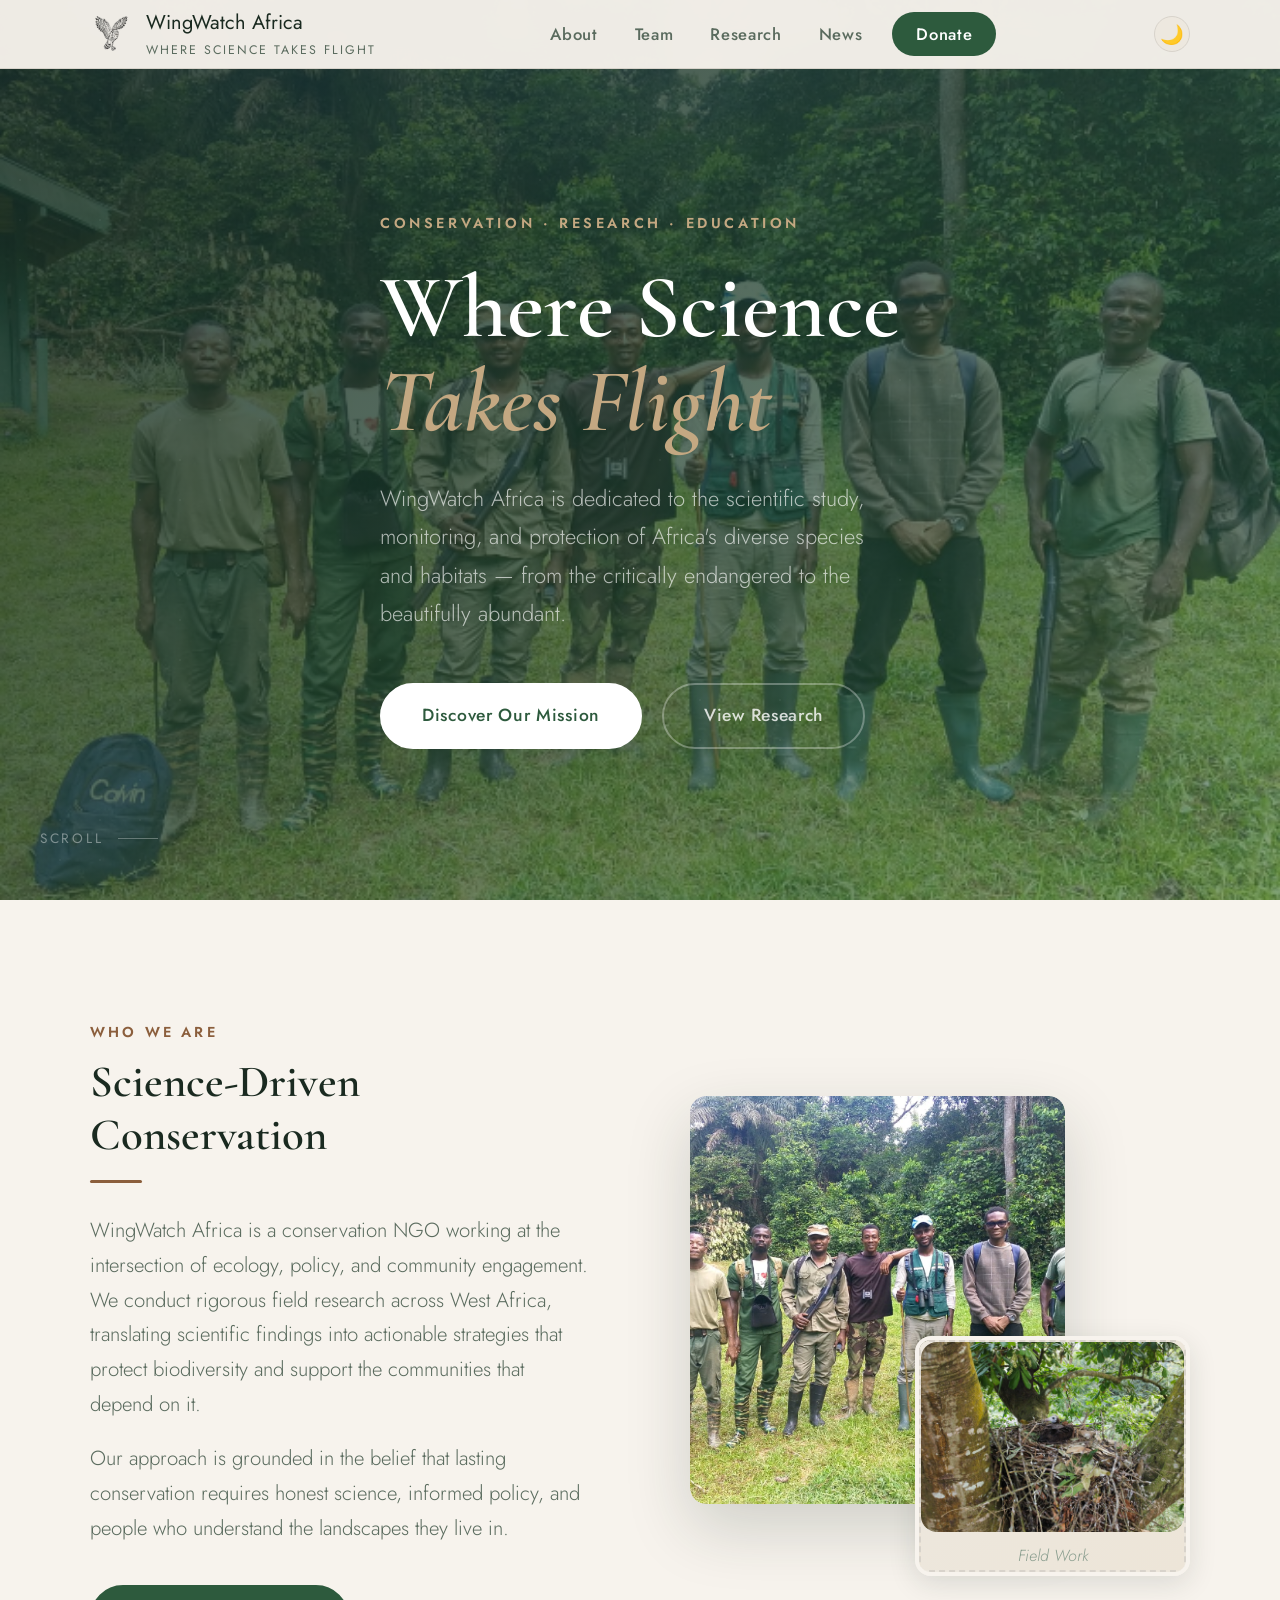
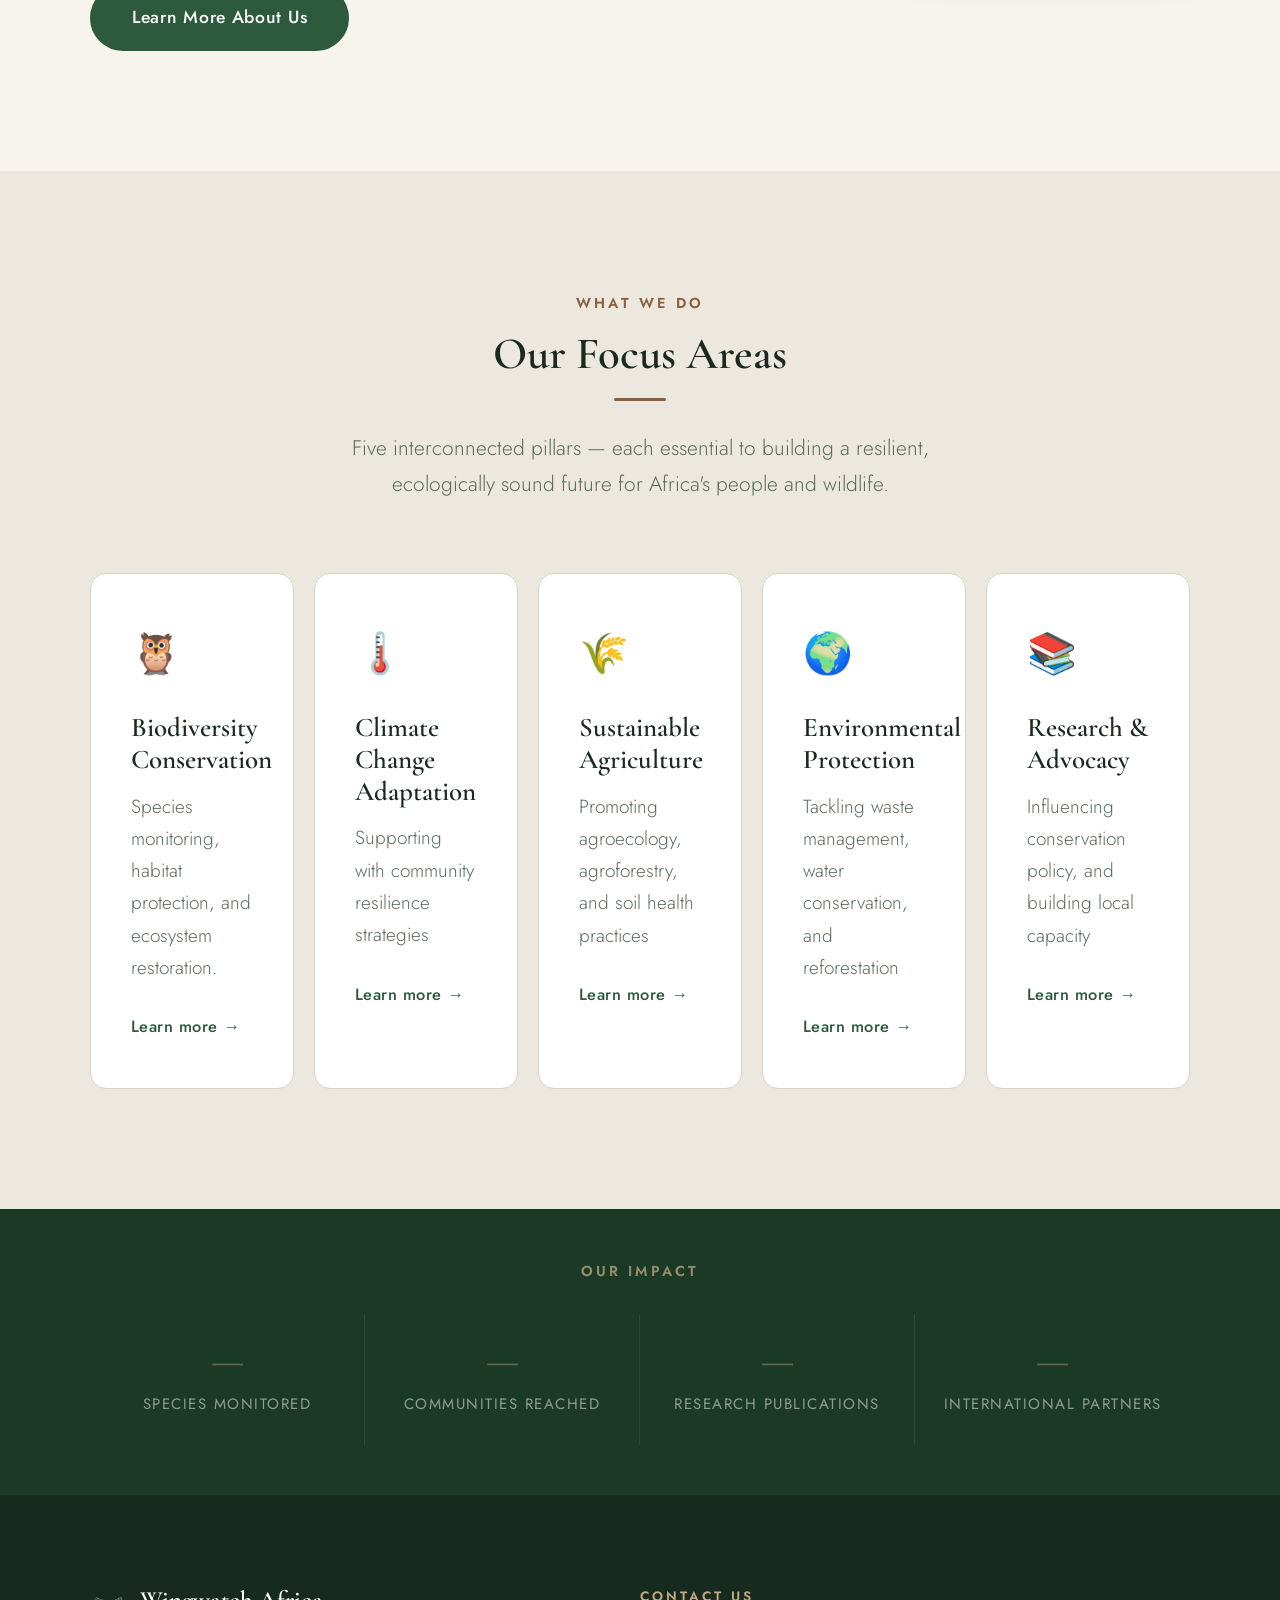
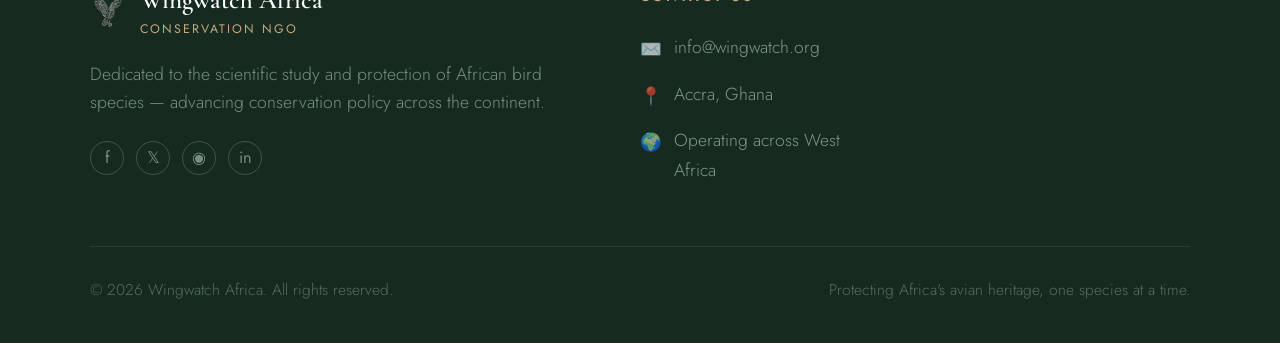
==== index.html @ 9b52db0e "Wow" ====
<!DOCTYPE html>
<html lang="en">
<head>
  <meta charset="UTF-8" />
  <meta name="viewport" content="width=device-width, initial-scale=1.0" />
  <meta name="description" content="Wingwatch Africa — Dedicated to the conservation and study of African bird species across the continent." />
  <title>Wingwatch Africa | Home</title>
  <link rel="icon" type="image/x-icon" href="assets/logos/favicon.png">
  <link rel="stylesheet" href="style.css" />
  <link rel="stylesheet" href="home.css" />
</head>
<body>

  <!-- ── Navigation ── -->
  <nav class="nav">
    <div class="nav__inner">
      <a class="nav__logo" href="#">
    <img src="assets/logos/logo-icon.png" alt="Wingwatch Africa Logo" class="nav__logo-img" />
    <div>
      <span class="nav__logo-text">WingWatch Africa</span>
      <span class="nav__logo-sub">Where Science Takes Flight</span>
    </div>
  </a>

      <ul class="nav__links">
        <li><a class="nav__link" href="about/index.html">About</a></li>
        <li><a class="nav__link" href="team/index.html">Team</a></li>
        <li><a class="nav__link" href="research/index.html">Research</a></li>
        <li><a class="nav__link" href="news/index.html">News</a></li>
        <li><a class="nav__link nav__link--donate" href="donate/index.html">Donate</a></li>
      </ul>

      <div class="nav__controls">
        <button class="theme-toggle" aria-label="Toggle theme">🌙</button>
        <button class="nav__hamburger" aria-label="Open menu" aria-expanded="false">
          <span></span><span></span><span></span>
        </button>
      </div>
    </div>

    <ul class="nav__mobile">
      <li><a class="nav__link" href="about/index.html">About</a></li>
      <li><a class="nav__link" href="team/index.html">Team</a></li>
      <li><a class="nav__link" href="research/index.html">Research</a></li>
      <li><a class="nav__link" href="news/index.html">News</a></li>
      <li><a class="nav__link nav__link--donate" href="donate/index.html">Donate</a></li>
    </ul>
  </nav>

  <main>

    <!-- ── Hero ── -->
      <section class="hero">
        <div class="hero__bg">
          <img
            src="assets/images/hero-bg.jpg"
            alt="Sulphur-breasted Bushshrike held by field researcher"
            class="hero__bg-img"
          />
          <div class="hero__overlay"></div>
          <div class="hero__pattern"></div>
        </div>
        <div class="container">
          <div class="hero__content">
            <span class="hero__label animate-fade-up delay-1">Conservation · Research · Education</span>
            <h1 class="hero__title animate-fade-up delay-2">
              Where Science<br/>
              <em>Takes Flight</em>
            </h1>
            <p class="hero__subtitle animate-fade-up delay-3">
              WingWatch Africa is dedicated to the scientific study, monitoring, and protection
              of Africa's diverse species and habitats — from the critically endangered
              to the beautifully abundant.
            </p>
            <div class="hero__actions animate-fade-up delay-4">
              <a href="about/index.html" class="btn btn--white">Discover Our Mission</a>
              <a href="research/index.html" class="btn btn--outline-white">View Research</a>
            </div>
          </div>
        </div>
        <div class="hero__scroll">
          <span>Scroll</span>
          <div class="hero__scroll-line"></div>
        </div>
      </section>

      <!-- ── Mission Intro ── -->
      <section class="section mission-intro">
        <div class="container">
          <div class="mission-intro__grid">
            <div class="mission-intro__text reveal">
              <span class="section__label">Who We Are</span>
              <h2>Science-Driven<br/>Conservation</h2>
              <div class="divider"></div>
              <p>
                WingWatch Africa is a conservation NGO working at the intersection of
                ecology, policy, and community engagement. We conduct rigorous field research
                across West Africa, translating scientific findings into actionable strategies
                that protect biodiversity and support the communities that depend on it.
              </p>
              <p style="margin-top:1rem;">
                Our approach is grounded in the belief that lasting conservation requires
                honest science, informed policy, and people who understand the landscapes
                they live in.
              </p>
              <a href="about/index.html" class="btn btn--primary" style="margin-top:2rem;">Learn More About Us</a>
            </div>
            <div class="mission-intro__visual reveal" style="transition-delay:0.2s">
              <div class="mission-intro__image-stack">
                <div class="mission-intro__img mission-intro__img--main">
                  <img
                    src="assets/images/hero-bg.jpg"
                    alt="Field research in West Africa"
                    style="width:100%;height:100%;object-fit:cover;border-radius:var(--radius-lg);"
                  />
                </div>
                <div class="mission-intro__img mission-intro__img--accent">
                  <div class="img-placeholder img-placeholder--sm">
                    <img
                      src="assets/images/hero-one.png"
                      alt="Field research in West Africa"
                      style="width:100%;height:100%;object-fit:cover;border-radius:var(--radius-lg);"
                    />
                    <p>Field Work</p>
                  </div>
                </div>
              </div>
            </div>
          </div>
        </div>
      </section>

      <!-- ── Focus Areas ── -->
      <section class="section focus-areas" style="background:var(--bg-secondary);">
        <div class="container">
          <div class="section__header section__header--center reveal">
            <span class="section__label">What We Do</span>
            <h2 class="section__title">Our Focus Areas</h2>
            <div class="divider divider--center"></div>
            <p class="section__subtitle">
              Five interconnected pillars — each essential to building a resilient,
              ecologically sound future for Africa's people and wildlife.
            </p>
          </div>

          <div class="focus-grid focus-grid--five">

            <div class="focus-card reveal">
              <div class="focus-card__icon">🦉</div>
              <h3>Biodiversity Conservation</h3>
              <p>Species monitoring, habitat protection, and ecosystem restoration.</p>
              <a href="research/index.html" class="focus-card__link">Learn more →</a>
            </div>

            <div class="focus-card reveal" style="transition-delay:0.1s">
              <div class="focus-card__icon">🌡️</div>
              <h3>Climate Change Adaptation</h3>
              <p>Supporting with community resilience strategies</p>
              <a href="research/index.html" class="focus-card__link">Learn more →</a>
            </div>

            <div class="focus-card reveal" style="transition-delay:0.2s">
              <div class="focus-card__icon">🌾</div>
              <h3>Sustainable Agriculture</h3>
              <p>Promoting agroecology, agroforestry, and soil health practices</p>
              <a href="research/index.html" class="focus-card__link">Learn more →</a>
            </div>

            <div class="focus-card reveal" style="transition-delay:0.3s">
              <div class="focus-card__icon">🌍</div>
              <h3>Environmental Protection</h3>
              <p>Tackling waste management, water conservation, and reforestation</p>
              <a href="research/index.html" class="focus-card__link">Learn more →</a>
            </div>

            <div class="focus-card reveal" style="transition-delay:0.4s">
              <div class="focus-card__icon">📚</div>
              <h3>Research & Advocacy</h3>
              <p>Influencing conservation policy, and building local capacity</p>
              <a href="research/index.html" class="focus-card__link">Learn more →</a>
            </div>

          </div>
        </div>
      </section>

      <!-- ── Impact Bar ── -->
      <section class="stats-bar">
        <div class="container">
          <p class="stats-bar__heading">Our Impact</p>
          <div class="stats-bar__grid">
            <div class="stat-item reveal">
              <span class="stat-item__number">—</span>
              <span class="stat-item__label">Species Monitored</span>
            </div>
            <div class="stat-item reveal" style="transition-delay:0.1s">
              <span class="stat-item__number">—</span>
              <span class="stat-item__label">Communities Reached</span>
            </div>
            <div class="stat-item reveal" style="transition-delay:0.2s">
              <span class="stat-item__number">—</span>
              <span class="stat-item__label">Research Publications</span>
            </div>
            <div class="stat-item reveal" style="transition-delay:0.3s">
              <span class="stat-item__number">—</span>
              <span class="stat-item__label">International Partners</span>
            </div>
          </div>
        </div>
      </section>


      <!-- ── Partners Strip ── -->
    <!--  <section class="section--sm partners-strip">
        <div class="container">
          <p class="partners-strip__label reveal">Supported by</p>
          <div class="partners-strip__logos reveal">
            <div class="partner-logo">African Bird Club</div>
            <div class="partner-logo">Mohamed bin Zayed Fund</div>
            <div class="partner-logo">The Rufford Foundation</div>
            <div class="partner-logo">IdeaWild</div>
            <div class="partner-logo">APLORI</div>
          </div>
        </div>
      </section> -->
  </main>

  <!-- ── Footer ── -->
  <footer class="footer">
    <div class="container">
      <div class="footer__grid">
        <div>
          <div class="footer__brand-logo">
            <img src="assets/logos/logo-icon.png" alt="Wingwatch Africa" style="width:36px; height:auto; filter:brightness(1.5);" />
            <div>
              <span class="footer__brand-name">Wingwatch Africa</span>
              <span class="footer__brand-sub">Conservation NGO</span>
            </div>
          </div>
          <p class="footer__tagline">
            Dedicated to the scientific study and protection of African bird species —
            advancing conservation policy across the continent.
          </p>
          <div class="footer__socials">
            <a class="footer__social" href="#" aria-label="Facebook">f</a>
            <a class="footer__social" href="#" aria-label="Twitter">𝕏</a>
            <a class="footer__social" href="#" aria-label="Instagram">◉</a>
            <a class="footer__social" href="#" aria-label="LinkedIn">in</a>
          </div>
        </div>

        <div>
          <p class="footer__heading">Contact Us</p>
          <div class="footer__contact">
            <div class="footer__contact-item">
              <span>✉️</span>
              <a class="footer__link" href="mailto:info@wingwatch.org">info@wingwatch.org</a>
            </div>
            <div class="footer__contact-item">
              <span>📍</span>
              <span>Accra, Ghana</span>
            </div>
            <div class="footer__contact-item">
              <span>🌍</span>
              <span>Operating across West Africa</span>
            </div>
          </div>
        </div>
      </div>

      <div class="footer__bottom">
        <p class="footer__copy">© 2026 Wingwatch Africa. All rights reserved.</p>
        <p class="footer__copy">Protecting Africa's avian heritage, one species at a time.</p>
      </div>
    </div>
  </footer>

  <script src="main.js"></script>
</body>
</html>
---- style.css ----
/* ============================================================
   WINGWATCH AFRICA — Global Stylesheet
   Nature greens & earth tones | Cormorant Garamond + Jost
   ============================================================ */

@import url('https://fonts.googleapis.com/css2?family=Cormorant+Garamond:ital,wght@0,300;0,400;0,600;0,700;1,300;1,400&family=Jost:wght@300;400;500;600&display=swap');

:root {
  --primary:        #2d5a3d;
  --primary-light:  #4a7c59;
  --primary-dark:   #1a3a27;
  --accent:         #8b5e3c;
  --accent-light:   #c4a882;
  --accent-pale:    #ede5d8;

  --bg:             #f7f3ed;
  --bg-secondary:   #ede8df;
  --bg-card:        #ffffff;
  --text:           #1a2a20;
  --text-muted:     #5a6b5e;
  --text-light:     #8a9e8f;
  --border:         #d8d3cb;

  --nav-bg:         rgba(247,243,237,0.96);
  --footer-bg:      #162a1f;
  --footer-text:    #b8d4be;

  --shadow-sm:  0 2px 8px rgba(26,42,32,0.07);
  --shadow-md:  0 8px 28px rgba(26,42,32,0.12);
  --shadow-lg:  0 24px 64px rgba(26,42,32,0.18);

  --radius:    4px;
  --radius-md: 8px;
  --radius-lg: 16px;
  --radius-xl: 24px;

  --transition:      all 0.3s cubic-bezier(0.4,0,0.2,1);
  --transition-slow: all 0.6s cubic-bezier(0.4,0,0.2,1);
}

[data-theme="dark"] {
  --bg:           #0d1c13;
  --bg-secondary: #142019;
  --bg-card:      #1b2e22;
  --text:         #e6efe9;
  --text-muted:   #87aa93;
  --text-light:   #547a60;
  --border:       #253d2e;
  --nav-bg:       rgba(13,28,19,0.96);
  --accent-pale:  #1b2e22;
  --shadow-sm:    0 2px 8px rgba(0,0,0,0.35);
  --shadow-md:    0 8px 28px rgba(0,0,0,0.45);
  --shadow-lg:    0 24px 64px rgba(0,0,0,0.55);
}

*, *::before, *::after { box-sizing: border-box; margin: 0; padding: 0; }
html { scroll-behavior: smooth;  smooth; font-size: 20px;}
body {
  font-family: 'Jost', sans-serif;
  background: var(--bg);
  color: var(--text);
  line-height: 1.7;
  transition: background 0.35s ease, color 0.35s ease;
  overflow-x: hidden;
}
img { max-width: 100%; display: block; }
a  { color: inherit; text-decoration: none; }
ul { list-style: none; }

/* Typography */
h1,h2,h3,h4,h5 {
  font-family: 'Cormorant Garamond', serif;
  line-height: 1.18;
  color: var(--text);
}
h1 { font-size: clamp(2.4rem,5vw,4.2rem); font-weight: 600; }
h2 { font-size: clamp(1.8rem,3.5vw,2.9rem); font-weight: 600; }
h3 { font-size: clamp(1.2rem,2.5vw,1.75rem); font-weight: 600; }
h4 { font-size: 1.15rem; font-weight: 600; }
p  { color: var(--text-muted); font-weight: 300; font-size: 1.02rem; }

/* Layout */
.container { max-width: 1180px; margin: 0 auto; padding: 0 2rem; }
.container--narrow { max-width: 780px; margin: 0 auto; padding: 0 2rem; }
.section    { padding: 6rem 0; }
.section--sm { padding: 3.5rem 0; }
.section--lg { padding: 9rem 0; }

/* Section labels */
.section__label {
  font-family: 'Jost', sans-serif;
  font-size: 0.72rem;
  font-weight: 600;
  letter-spacing: 0.22em;
  text-transform: uppercase;
  color: var(--accent);
  display: block;
  margin-bottom: 0.6rem;
}
.section__title  { margin-bottom: 0.75rem; }
.section__subtitle {
  font-size: 1.05rem;
  color: var(--text-muted);
  max-width: 580px;
  margin-bottom: 3rem;
}
.section__header { margin-bottom: 3.5rem; }
.section__header--center { text-align: center; }
.section__header--center .section__subtitle { margin: 0 auto 3rem; }

/* Divider */
.divider { width: 52px; height: 3px; background: var(--accent); border-radius: 2px; margin: 0.9rem 0 1.5rem; }
.divider--center { margin: 0.9rem auto 1.5rem; }

/* Tag */
.tag {
  display: inline-block;
  padding: 0.22rem 0.8rem;
  background: var(--accent-pale);
  color: var(--accent);
  border-radius: 50px;
  font-size: 0.73rem;
  font-weight: 500;
  letter-spacing: 0.06em;
  font-family: 'Jost', sans-serif;
}

/* ── Navigation ── */
.nav {
  position: fixed; top: 0; left: 0; right: 0; z-index: 1000;
  background: var(--nav-bg);
  backdrop-filter: blur(14px);
  -webkit-backdrop-filter: blur(14px);
  border-bottom: 1px solid var(--border);
  transition: var(--transition);
}
.nav__inner {
  max-width: 1180px; margin: 0 auto; padding: 0 2rem;
  height: 68px; display: flex; align-items: center; justify-content: space-between;
}

.nav__logo-img {
  width: 42px;
  height: auto;
  display: block;
  flex-shrink: 0;
  transition: transform 0.3s ease;
}

.nav__logo:hover .nav__logo-img {
  transform: rotate(8deg) scale(1.05);
}

.nav__logo { display: flex; align-items: center; gap: 0.7rem; }

.nav__logo-sub {
  font-family: 'Jost', sans-serif;
  font-size: 0.62rem; letter-spacing: 0.16em;
  text-transform: uppercase; color: var(--text-muted); display: block;
}
.nav__links { display: flex; align-items: center; gap: 0.15rem; }
.nav__link {
  font-size: 0.83rem; font-weight: 500; letter-spacing: 0.04em;
  color: var(--text-muted); padding: 0.45rem 0.85rem;
  border-radius: var(--radius); transition: var(--transition);
}
.nav__link:hover, .nav__link.active { color: var(--primary); background: var(--accent-pale); }
.nav__link--donate {
  background: var(--primary); color: #fff !important;
  padding: 0.5rem 1.2rem; border-radius: 50px; margin-left: 0.5rem;
}
.nav__link--donate:hover { background: var(--accent) !important; }
.nav__controls { display: flex; align-items: center; gap: 0.6rem; }
.theme-toggle {
  background: var(--bg-secondary); border: 1px solid var(--border);
  color: var(--text-muted); width: 36px; height: 36px; border-radius: 50%;
  cursor: pointer; display: flex; align-items: center; justify-content: center;
  font-size: 0.95rem; transition: var(--transition);
}
.theme-toggle:hover { background: var(--primary); color: white; border-color: var(--primary); }
.nav__hamburger {
  display: none; flex-direction: column; gap: 5px;
  cursor: pointer; padding: 4px; background: none; border: none;
}
.nav__hamburger span { width: 22px; height: 2px; background: var(--text); border-radius: 2px; display: block; transition: var(--transition); }
.nav__mobile {
  display: none; flex-direction: column;
  background: var(--nav-bg); border-top: 1px solid var(--border);
  padding: 1rem 2rem 1.5rem; gap: 0.2rem;
}
.nav__mobile.open { display: flex; }
.nav__mobile .nav__link { font-size: 0.92rem; padding: 0.6rem 0.85rem; }

/* ── Page Header ── */
.page-header {
  background: linear-gradient(135deg, var(--primary-dark) 0%, var(--primary) 55%, var(--primary-light) 100%);
  padding: 8rem 0 5rem; position: relative; overflow: hidden;
}
.page-header::before {
  content: '';position: absolute; inset: 0;
  background: url("data:image/svg+xml,%3Csvg width='80' height='80' viewBox='0 0 80 80' xmlns='http://www.w3.org/2000/svg'%3E%3Cg fill='%23ffffff' fill-opacity='0.03'%3E%3Cpath d='M0 0h40v40H0V0zm40 40h40v40H40V40zm0-40h2l-2 2V0zm0 4l4-4h2l-6 6V4zm0 4l8-8h2L40 10V8zm0 4L52 0h2L40 14v-2zm0 4L56 0h2L40 18v-2zm0 4L60 0h2L40 22v-2zm0 4L64 0h2L40 26v-2zm0 4L68 0h2L40 30v-2zm0 4L72 0h2L40 34v-2zm0 4L76 0h2L40 38v-2zm0 4L80 0v2L42 40h-2zm4 0L80 4v2L46 40h-2zm4 0L80 8v2L50 40h-2zm4 0L80 12v2L54 40h-2zm4 0L80 16v2L58 40h-2zm4 0L80 20v2L62 40h-2zm4 0L80 24v2L66 40h-2zm4 0L80 28v2L70 40h-2zm4 0L80 32v2L74 40h-2zm4 0L80 36v2L78 40h-2zm4 0L80 40v-1'/%3E%3C/g%3E%3C/svg%3E");
}
.page-header__content { position: relative; z-index: 1; }
.page-header .section__label { color: var(--accent-light); opacity: 0.85; }
.page-header h1 { color: #fff; }
.page-header p  { color: rgba(255,255,255,0.65); max-width: 560px; }

/* ── Buttons ── */
.btn {
  display: inline-flex; align-items: center; gap: 0.5rem;
  padding: 0.8rem 2rem; border-radius: 50px;
  font-family: 'Jost', sans-serif; font-size: 0.875rem;
  font-weight: 500; letter-spacing: 0.04em;
  cursor: pointer; transition: var(--transition);
  border: 2px solid transparent; text-decoration: none;
}
.btn--primary { background: var(--primary); color: white; border-color: var(--primary); }
.btn--primary:hover { background: var(--primary-dark); border-color: var(--primary-dark); transform: translateY(-2px); box-shadow: var(--shadow-md); }
.btn--outline { background: transparent; color: var(--primary); border-color: var(--primary); }
.btn--outline:hover { background: var(--primary); color: white; transform: translateY(-2px); }
.btn--accent { background: var(--accent); color: white; border-color: var(--accent); }
.btn--accent:hover { background: #7a5234; transform: translateY(-2px); box-shadow: var(--shadow-md); }
.btn--white { background: white; color: var(--primary); border-color: white; }
.btn--white:hover { background: transparent; color: white; transform: translateY(-2px); }

/* ── Cards ── */
.card {
  background: var(--bg-card); border-radius: var(--radius-lg);
  overflow: hidden; box-shadow: var(--shadow-sm);
  border: 1px solid var(--border); transition: var(--transition);
}
.card:hover { transform: translateY(-5px); box-shadow: var(--shadow-md); }
.card__body { padding: 1.75rem; }

/* ── Footer ── */
.footer { background: var(--footer-bg); color: var(--footer-text); padding: 4.5rem 0 2rem; }
.footer__grid {
  display: grid; grid-template-columns: 2fr 1fr 1fr;
  gap: 3rem; margin-bottom: 3rem;
}
.footer__brand-logo { display: flex; align-items: center; gap: 0.7rem; margin-bottom: 1rem; }
.footer__brand-logo-icon {
  width: 36px; height: 36px; background: var(--primary-light); border-radius: 50%;
  display: flex; align-items: center; justify-content: center; font-size: 1.15rem;
}
.footer__brand-name {
  font-family: 'Cormorant Garamond', serif;
  font-size: 1.25rem; font-weight: 600; color: #fff; line-height: 1.1;
}
.footer__brand-sub {
  font-family: 'Jost', sans-serif;
  font-size: 0.62rem; letter-spacing: 0.16em;
  text-transform: uppercase; color: var(--accent-light); display: block;
}
.footer__tagline { color: rgba(184,212,190,0.6); font-size: 0.88rem; font-weight: 300; line-height: 1.6; }
.footer__heading {
  font-family: 'Jost', sans-serif; font-size: 0.68rem;
  letter-spacing: 0.22em; text-transform: uppercase;
  color: var(--accent-light); margin-bottom: 1.25rem; font-weight: 600;
}
.footer__links { display: flex; flex-direction: column; gap: 0.55rem; }
.footer__link { color: rgba(184,212,190,0.65); font-size: 0.875rem; font-weight: 300; transition: var(--transition); }
.footer__link:hover { color: white; padding-left: 5px; }
.footer__contact { display: flex; flex-direction: column; gap: 0.75rem; }
.footer__contact-item {
  display: flex; align-items: flex-start; gap: 0.6rem;
  color: rgba(184,212,190,0.65); font-size: 0.875rem; font-weight: 300;
}
.footer__contact-item span:first-child { margin-top: 2px; flex-shrink: 0; }
.footer__socials { display: flex; gap: 0.6rem; margin-top: 1.25rem; }
.footer__social {
  width: 34px; height: 34px; border-radius: 50%;
  border: 1px solid rgba(184,212,190,0.25);
  display: flex; align-items: center; justify-content: center;
  color: rgba(184,212,190,0.6); font-size: 0.82rem; transition: var(--transition);
}
.footer__social:hover { background: var(--primary-light); border-color: var(--primary-light); color: white; }
.footer__bottom {
  border-top: 1px solid rgba(184,212,190,0.12);
  padding-top: 1.5rem; display: flex;
  align-items: center; justify-content: space-between; flex-wrap: wrap; gap: 1rem;
}
.footer__copy { font-size: 0.78rem; color: rgba(184,212,190,0.4); font-weight: 300; }

/* ── Animations ── */
@keyframes fadeUp   { from { opacity:0; transform:translateY(30px); } to { opacity:1; transform:translateY(0); } }
@keyframes fadeIn   { from { opacity:0; } to { opacity:1; } }
@keyframes slideRight { from { opacity:0; transform:translateX(-30px); } to { opacity:1; transform:translateX(0); } }

.animate-fade-up    { animation: fadeUp 0.85s ease both; }
.animate-fade-in    { animation: fadeIn 0.85s ease both; }
.animate-slide-right { animation: slideRight 0.85s ease both; }

.delay-1 { animation-delay: 0.1s; }
.delay-2 { animation-delay: 0.2s; }
.delay-3 { animation-delay: 0.35s; }
.delay-4 { animation-delay: 0.5s; }
.delay-5 { animation-delay: 0.65s; }

/* Scroll reveal */
.reveal { opacity:0; transform:translateY(22px); transition: opacity 0.7s ease, transform 0.7s ease; }
.reveal.visible { opacity:1; transform:translateY(0); }

/* ── Responsive ── */
@media (max-width: 900px) {
  .nav__links { display: none; }
  .nav__hamburger { display: flex; }
  .footer__grid { grid-template-columns: 1fr 1fr; }
  .footer__grid > *:first-child { grid-column: 1/-1; }
}
@media (max-width: 600px) {
  .container { padding: 0 1.25rem; }
  .section { padding: 4rem 0; }
  .footer__grid { grid-template-columns: 1fr; }
  .footer__bottom { flex-direction: column; text-align: center; }
}
---- home.css ----
/* ============================================================
   HOME PAGE STYLES
   ============================================================ */

/* ── Hero ── */
.hero {
  min-height: 100vh;
  display: flex;
  align-items: center;
  position: relative;
  overflow: hidden;
  padding: 8rem 0 5rem;
}

.hero__bg {
  position: absolute;
  inset: 0;
  background: linear-gradient(145deg, #0d2218 0%, #1a3a27 40%, #2d5a3d 75%, #3d7a52 100%);
}

.hero__overlay {
  position: absolute;
  inset: 0;
  background: radial-gradient(ellipse at 70% 50%, rgba(139,94,60,0.15) 0%, transparent 60%);
}

.hero__pattern {
  position: absolute;
  inset: 0;
  opacity: 0.04;
  background-image:
    radial-gradient(circle, #fff 1px, transparent 1px);
  background-size: 40px 40px;
}

.hero__content {
  position: relative;
  z-index: 1;
  max-width: 680px;
}

.hero__label {
  font-family: 'Jost', sans-serif;
  font-size: 0.72rem;
  font-weight: 600;
  letter-spacing: 0.25em;
  text-transform: uppercase;
  color: var(--accent-light);
  display: block;
  margin-bottom: 1.25rem;
}

.hero__title {
  color: #fff;
  font-size: clamp(3rem, 7vw, 5.5rem);
  font-weight: 600;
  line-height: 1.05;
  margin-bottom: 1.5rem;
}

.hero__title em {
  font-style: italic;
  color: var(--accent-light);
}

.hero__subtitle {
  color: rgba(255,255,255,0.65);
  font-size: 1.1rem;
  font-weight: 300;
  line-height: 1.75;
  max-width: 520px;
  margin-bottom: 2.5rem;
}

.hero__actions {
  display: flex;
  gap: 1rem;
  flex-wrap: wrap;
}

.btn--outline-white {
  display: inline-flex;
  align-items: center;
  gap: 0.5rem;
  padding: 0.8rem 2rem;
  border-radius: 50px;
  font-family: 'Jost', sans-serif;
  font-size: 0.875rem;
  font-weight: 500;
  background: transparent;
  color: rgba(255,255,255,0.8);
  border: 2px solid rgba(255,255,255,0.3);
  transition: var(--transition);
  cursor: pointer;
}

.btn--outline-white:hover {
  background: rgba(255,255,255,0.1);
  border-color: rgba(255,255,255,0.6);
  color: white;
}

.hero__scroll {
  position: absolute;
  bottom: 2.5rem;
  left: 2rem;
  display: flex;
  align-items: center;
  gap: 0.75rem;
  z-index: 1;
}

.hero__scroll span {
  font-family: 'Jost', sans-serif;
  font-size: 0.68rem;
  letter-spacing: 0.2em;
  text-transform: uppercase;
  color: rgba(255,255,255,0.4);
}

.hero__scroll-line {
  width: 40px;
  height: 1px;
  background: rgba(255,255,255,0.3);
  position: relative;
  overflow: hidden;
}

.hero__scroll-line::after {
  content: '';
  position: absolute;
  top: 0; left: -100%;
  width: 100%; height: 100%;
  background: rgba(255,255,255,0.7);
  animation: scrollLine 2s ease infinite;
}

@keyframes scrollLine {
  0%   { left: -100%; }
  100% { left: 100%; }
}

/* ── Stats Bar ── */
.stats-bar {
  background: var(--primary-dark);
  padding: 2.5rem 0;
}

.stats-bar__grid {
  display: grid;
  grid-template-columns: repeat(4, 1fr);
  gap: 0;
}

.stat-item {
  text-align: center;
  padding: 1.25rem 1rem;
  border-right: 1px solid rgba(255,255,255,0.08);
}

.stat-item:last-child { border-right: none; }

.stat-item__number {
  display: block;
  font-family: 'Cormorant Garamond', serif;
  font-size: 2.8rem;
  font-weight: 600;
  color: var(--accent-light);
  line-height: 1;
  margin-bottom: 0.35rem;
}

.stat-item__label {
  font-family: 'Jost', sans-serif;
  font-size: 0.75rem;
  letter-spacing: 0.1em;
  text-transform: uppercase;
  color: rgba(255,255,255,0.5);
  font-weight: 400;
}

/* ── Mission Intro ── */
.mission-intro__grid {
  display: grid;
  grid-template-columns: 1fr 1fr;
  gap: 5rem;
  align-items: center;
}

.mission-intro__text h2 { margin-bottom: 0.5rem; }

.mission-intro__image-stack {
  position: relative;
  height: 480px;
}

.mission-intro__img { position: absolute; border-radius: var(--radius-lg); overflow: hidden; }

.mission-intro__img--main {
  top: 0; left: 0;
  width: 75%; height: 85%;
  box-shadow: var(--shadow-lg);
}

.mission-intro__img--accent {
  bottom: 0; right: 0;
  width: 55%; height: 50%;
  box-shadow: var(--shadow-md);
  border: 4px solid var(--bg);
}

/* ── Image Placeholder ── */
.img-placeholder {
  width: 100%; height: 100%;
  min-height: 200px;
  background: linear-gradient(135deg, var(--bg-secondary) 0%, var(--accent-pale) 100%);
  display: flex;
  flex-direction: column;
  align-items: center;
  justify-content: center;
  gap: 0.5rem;
  border: 2px dashed var(--border);
}

.img-placeholder--tall { min-height: 360px; }
.img-placeholder--sm   { min-height: 180px; }

.img-placeholder span { font-size: 2.5rem; opacity: 0.5; }
.img-placeholder p    { font-size: 0.8rem; color: var(--text-light); font-style: italic; }

/* ── Focus Areas ── */
.focus-grid {
  display: grid;
  grid-template-columns: repeat(3, 1fr);
  gap: 1rem;
}

.focus-card {
  background: var(--bg-card);
  border-radius: var(--radius-lg);
  padding: 2.25rem 2rem;
  border: 1px solid var(--border);
  transition: var(--transition);
  position: relative;
  overflow: hidden;
}

.focus-card::before {
  content: '';
  position: absolute;
  top: 0; left: 0; right: 0;
  height: 3px;
  background: linear-gradient(90deg, var(--primary), var(--accent));
  transform: scaleX(0);
  transition: var(--transition);
}

.focus-card:hover { transform: translateY(-6px); box-shadow: var(--shadow-md); }
.focus-card:hover::before { transform: scaleX(1); }

.focus-card__icon {
  font-size: 2rem;
  margin-bottom: 1.25rem;
  display: block;
}

.focus-card h3 {
  font-size: 1.35rem;
  margin-bottom: 0.75rem;
}

.focus-card p {
  font-size: 0.95rem;
  line-height: 1.7;
  margin-bottom: 1.25rem;
}

.focus-card__link {
  font-family: 'Jost', sans-serif;
  font-size: 0.82rem;
  font-weight: 500;
  color: var(--primary);
  letter-spacing: 0.03em;
  transition: var(--transition);
}

.focus-card__link:hover { color: var(--accent); letter-spacing: 0.06em; }

/* ── Team Preview ── */
.team-preview__grid {
  display: grid;
  grid-template-columns: repeat(4, 1fr);
  gap: 1.75rem;
}

.team-card { background: var(--bg-card); border-radius: var(--radius-lg); overflow: hidden; border: 1px solid var(--border); transition: var(--transition); }
.team-card:hover { transform: translateY(-5px); box-shadow: var(--shadow-md); }

.team-card__photo-wrap {
  position: relative;
  overflow: hidden;
  aspect-ratio: 4/5;
}

.team-card__photo {
  width: 100%; height: 100%;
  transition: transform 0.5s cubic-bezier(0.4,0,0.2,1);
}

.team-card__photo .img-placeholder {
  min-height: unset;
  height: 100%;
  border: none;
  background: linear-gradient(160deg, var(--primary) 0%, var(--primary-dark) 100%);
}

.team-card__photo .img-placeholder span { font-size: 3.5rem; opacity: 0.4; }
.team-card__photo .img-placeholder p    { display: none; }

.team-card__hover {
  position: absolute;
  inset: 0;
  background: linear-gradient(to top, rgba(26,58,39,0.97) 0%, rgba(45,90,61,0.85) 100%);
  display: flex;
  align-items: flex-end;
  padding: 1.5rem;
  opacity: 0;
  transition: opacity 0.4s ease;
}

.team-card:hover .team-card__photo { transform: scale(1.06); filter: brightness(0.6); }
.team-card:hover .team-card__hover { opacity: 1; }

.team-card__bio-short {
  color: rgba(255,255,255,0.85);
  font-size: 0.85rem;
  line-height: 1.6;
  font-weight: 300;
}

.team-card__info { padding: 1.25rem 1.25rem 1.5rem; }
.team-card__info h4 { font-size: 1.05rem; margin-bottom: 0.5rem; }

/* ── CTA Banner ── */
.cta-banner {
  background: linear-gradient(135deg, var(--primary-dark) 0%, var(--primary) 60%, var(--accent) 100%);
  padding: 5rem 0;
}

.cta-banner__inner {
  display: flex;
  align-items: center;
  justify-content: space-between;
  gap: 3rem;
  flex-wrap: wrap;
}

.cta-banner__text h2 { color: #fff; margin-bottom: 0.75rem; }
.cta-banner__text p  { color: rgba(255,255,255,0.65); max-width: 500px; }
.cta-banner__actions { display: flex; gap: 1rem; flex-shrink: 0; flex-wrap: wrap; }

/* ── Partners Strip ── */
.partners-strip { border-top: 1px solid var(--border); }

.partners-strip__label {
  font-family: 'Jost', sans-serif;
  font-size: 0.68rem;
  letter-spacing: 0.2em;
  text-transform: uppercase;
  color: var(--text-light);
  text-align: center;
  margin-bottom: 1.75rem;
}

.partners-strip__logos {
  display: flex;
  align-items: center;
  justify-content: center;
  gap: 2.5rem;
  flex-wrap: wrap;
}

.partner-logo {
  font-family: 'Jost', sans-serif;
  font-size: 0.8rem;
  font-weight: 500;
  color: var(--text-light);
  letter-spacing: 0.05em;
  padding: 0.5rem 1.25rem;
  border: 1px solid var(--border);
  border-radius: 50px;
  transition: var(--transition);
}

.partner-logo:hover {
  color: var(--primary);
  border-color: var(--primary);
  background: var(--accent-pale);
}

/* ── Responsive ── */
@media (max-width: 1000px) {
  .team-preview__grid { grid-template-columns: repeat(2, 1fr); }
}

@media (max-width: 800px) {
  .mission-intro__grid { grid-template-columns: 1fr; gap: 3rem; }
  .mission-intro__image-stack { height: 300px; }
  .focus-grid { grid-template-columns: 1fr; }
  .stats-bar__grid { grid-template-columns: repeat(2, 1fr); }
  .stat-item:nth-child(2) { border-right: none; }
  .cta-banner__inner { flex-direction: column; text-align: center; }
  .cta-banner__actions { justify-content: center; }
}

@media (max-width: 600px) {
  .hero { padding: 7rem 0 4rem; }
  .hero__title { font-size: clamp(2.4rem, 8vw, 3.5rem); }
  .team-preview__grid { grid-template-columns: 1fr 1fr; gap: 1rem; }
}

/* ── ADD THESE TO home.css ──────────────────────────────── */

/* Hero background image */
.hero__bg-img {
  position: absolute;
  inset: 0;
  width: 100%;
  height: 100%;
  object-fit: cover;
  object-position: center top;
  z-index: 0;
}

/* Ensure overlay sits above the image */
.hero__overlay {
  position: absolute;
  inset: 0;
  background: linear-gradient(
    145deg,
    rgba(13, 34, 24, 0.82) 0%,
    rgba(26, 58, 39, 0.72) 50%,
    rgba(45, 90, 61, 0.55) 100%
  );
  z-index: 1;
}

.hero__pattern { z-index: 1; }
.hero__content { z-index: 2; position: relative; }
.hero__scroll  { z-index: 2; }

/* Five column focus grid */
.focus-grid--five {
  grid-template-columns: repeat(5, 1fr);
}

/* Impact bar heading */
.stats-bar__heading {
  font-family: 'Jost', sans-serif;
  font-size: 0.72rem;
  font-weight: 600;
  letter-spacing: 0.22em;
  text-transform: uppercase;
  color: var(--accent-light);
  text-align: center;
  margin-bottom: 1.5rem;
  opacity: 0.75;
}

/* Em dash placeholder style */
.stat-item__number {
  font-size: 2rem;
  opacity: 0.4;
}

/* ── RESPONSIVE ── */
@media (max-width: 1100px) {
  .focus-grid--five {
    grid-template-columns: repeat(3, 1fr);
  }
}

@media (max-width: 700px) {
  .focus-grid--five {
    grid-template-columns: repeat(2, 1fr);
  }
}

@media (max-width: 480px) {
  .focus-grid--five {
    grid-template-columns: 1fr;
  }
}
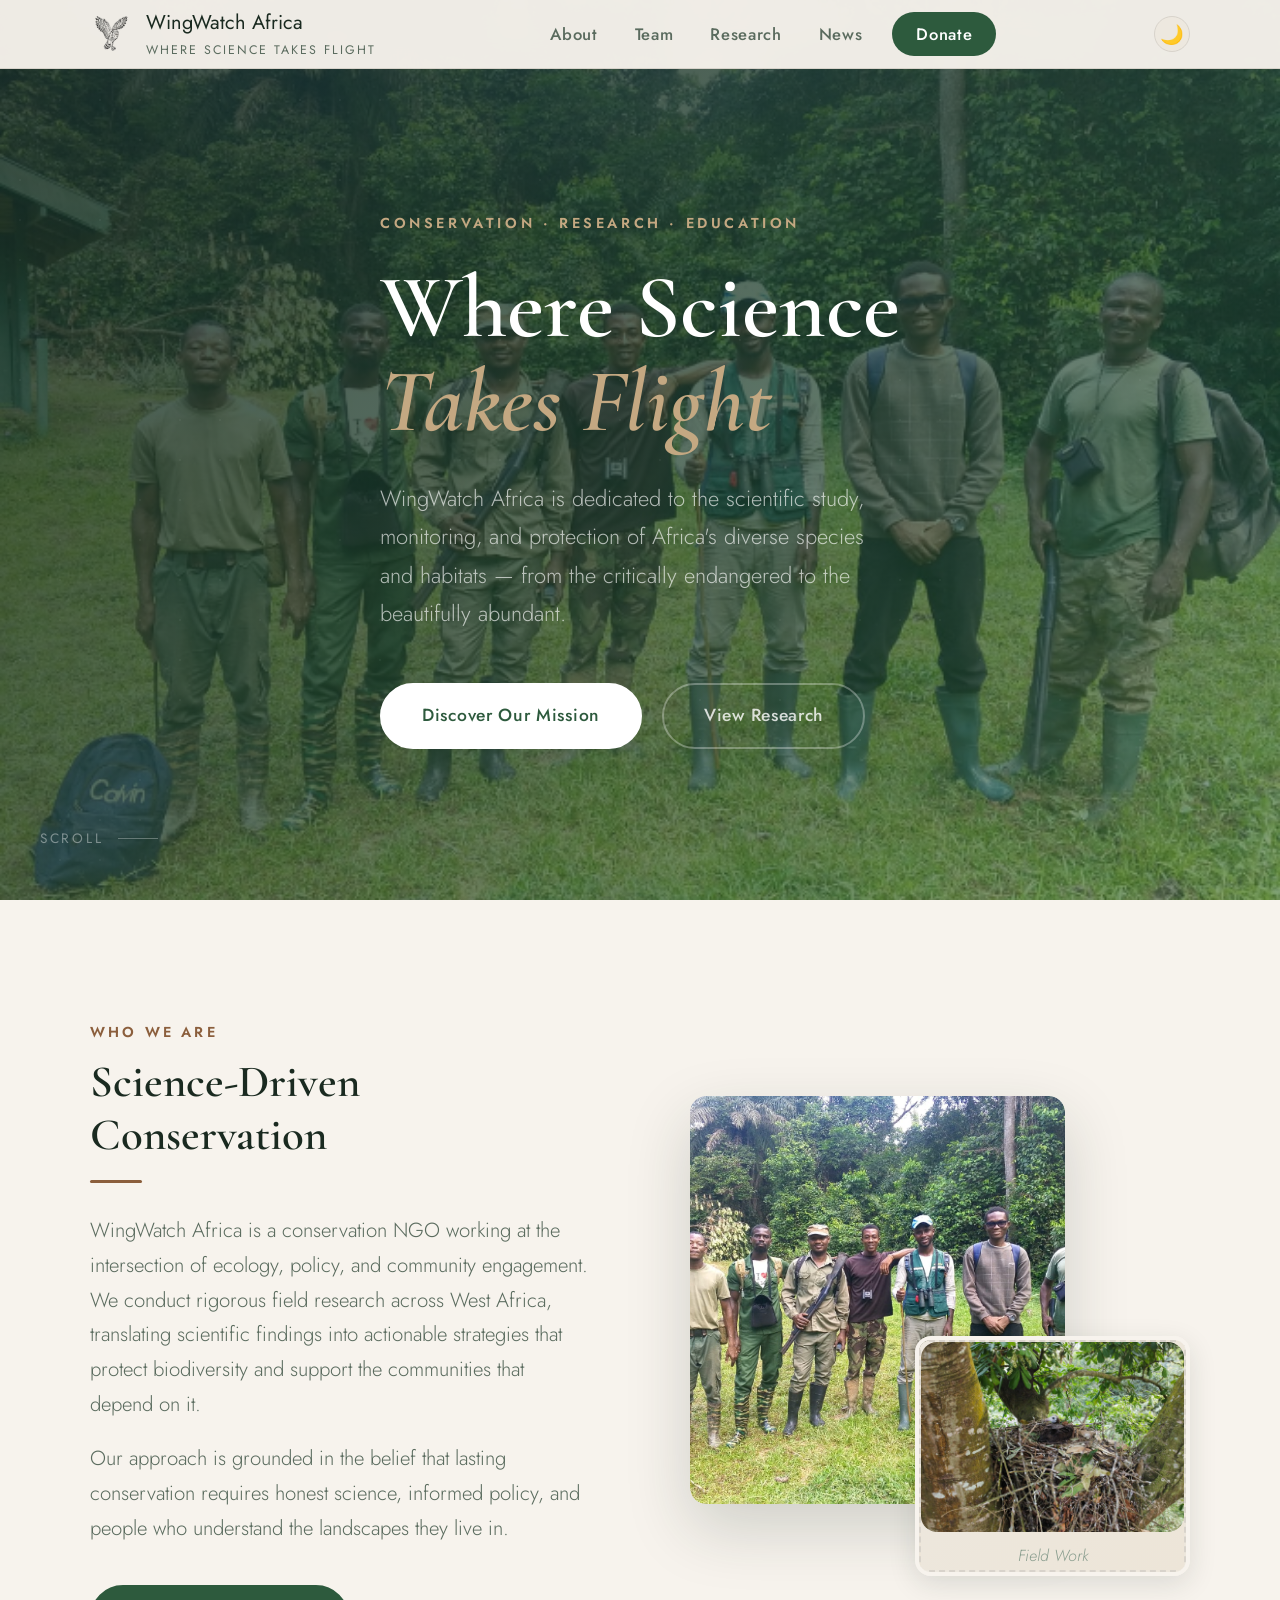
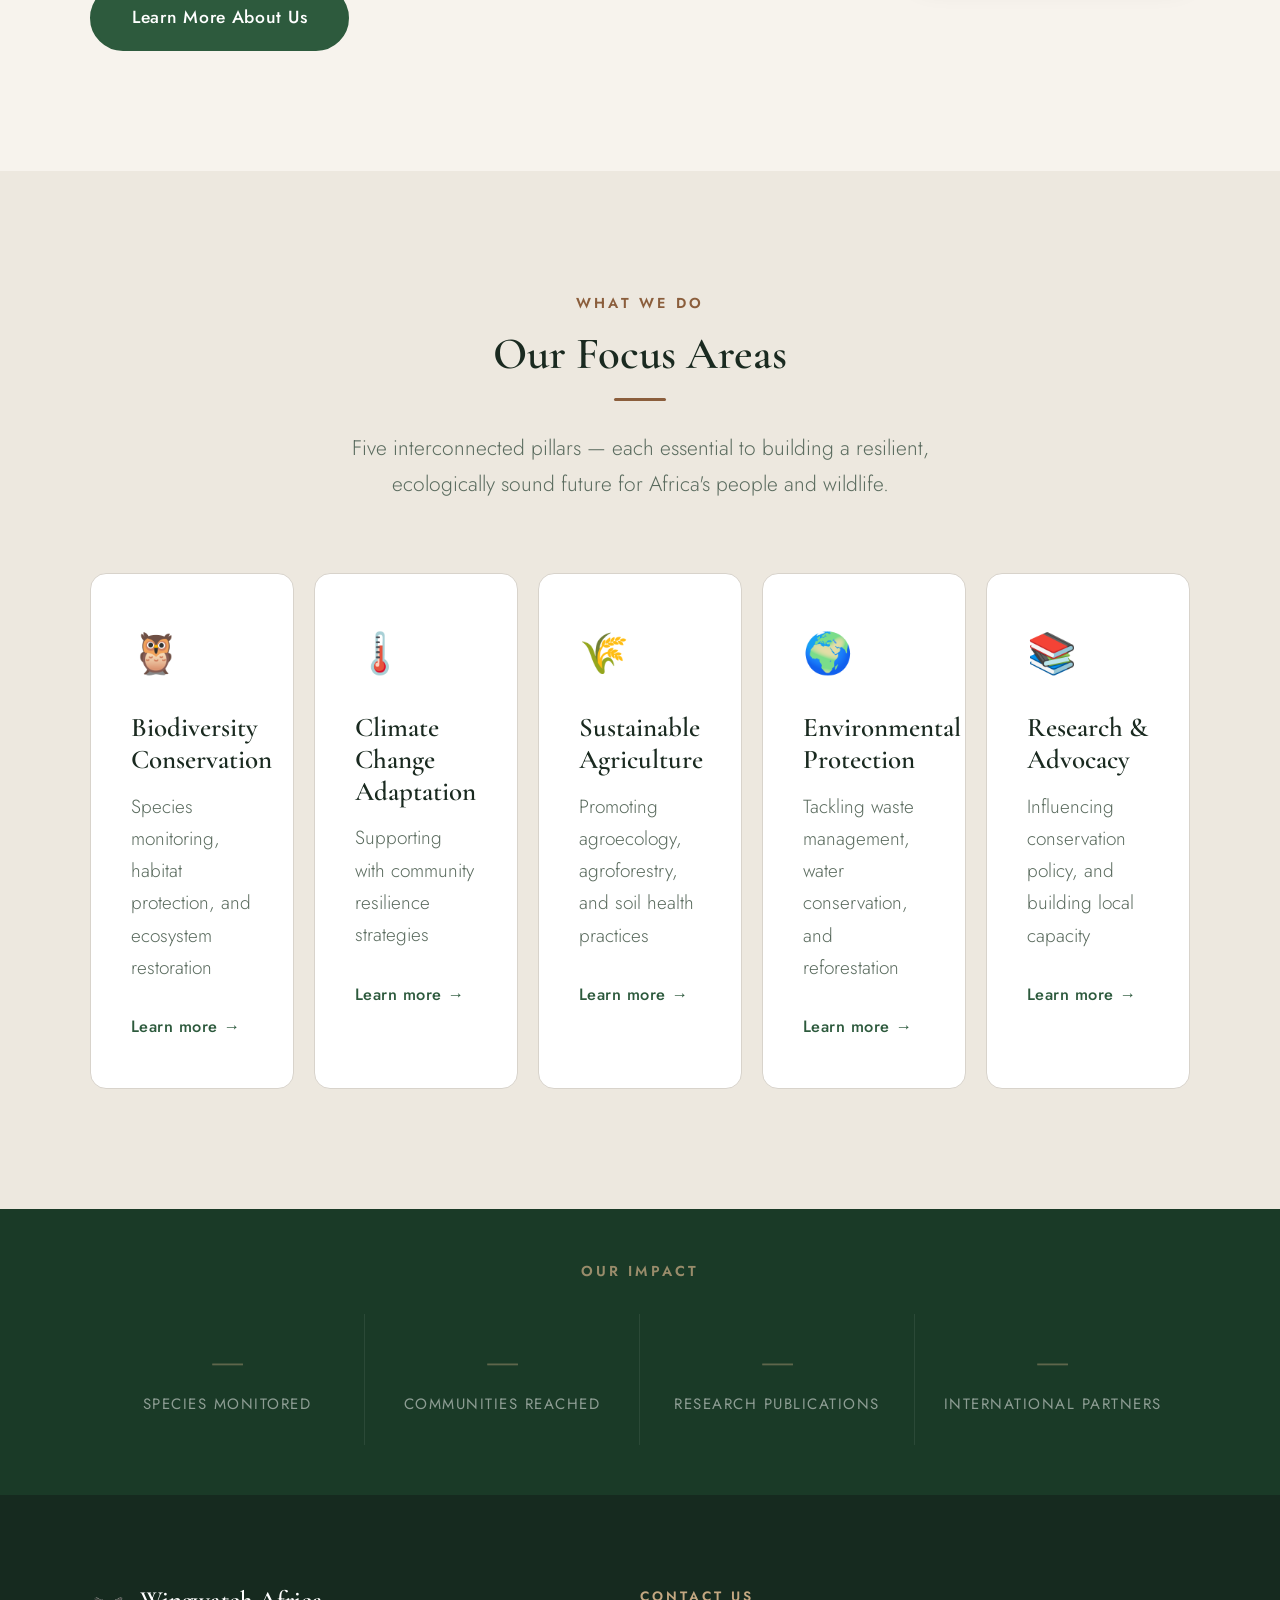
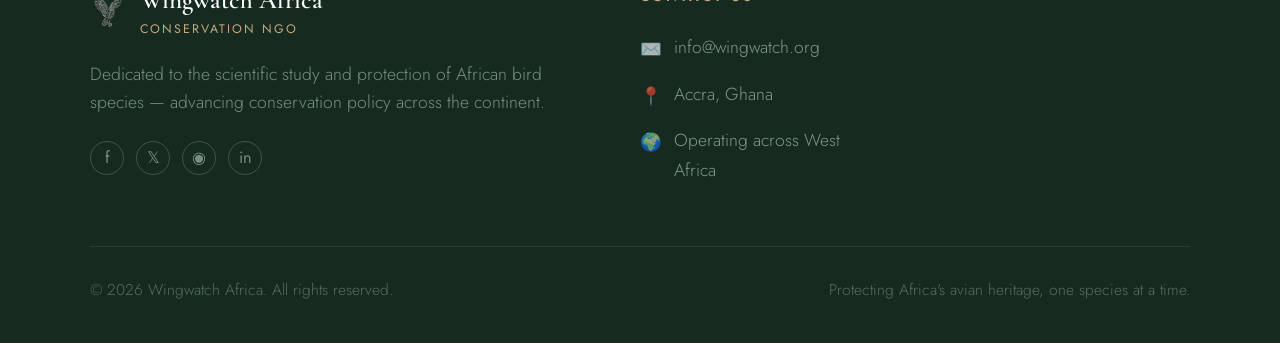
==== commit efc75db0: "Newer" ====
--- a/index.html
+++ b/index.html
@@ -148,7 +148,7 @@
             <div class="focus-card reveal">
               <div class="focus-card__icon">🦉</div>
               <h3>Biodiversity Conservation</h3>
-              <p>Species monitoring, habitat protection, and ecosystem restoration.</p>
+              <p>Species monitoring, habitat protection, and ecosystem restoration</p>
               <a href="research/index.html" class="focus-card__link">Learn more →</a>
             </div>
 
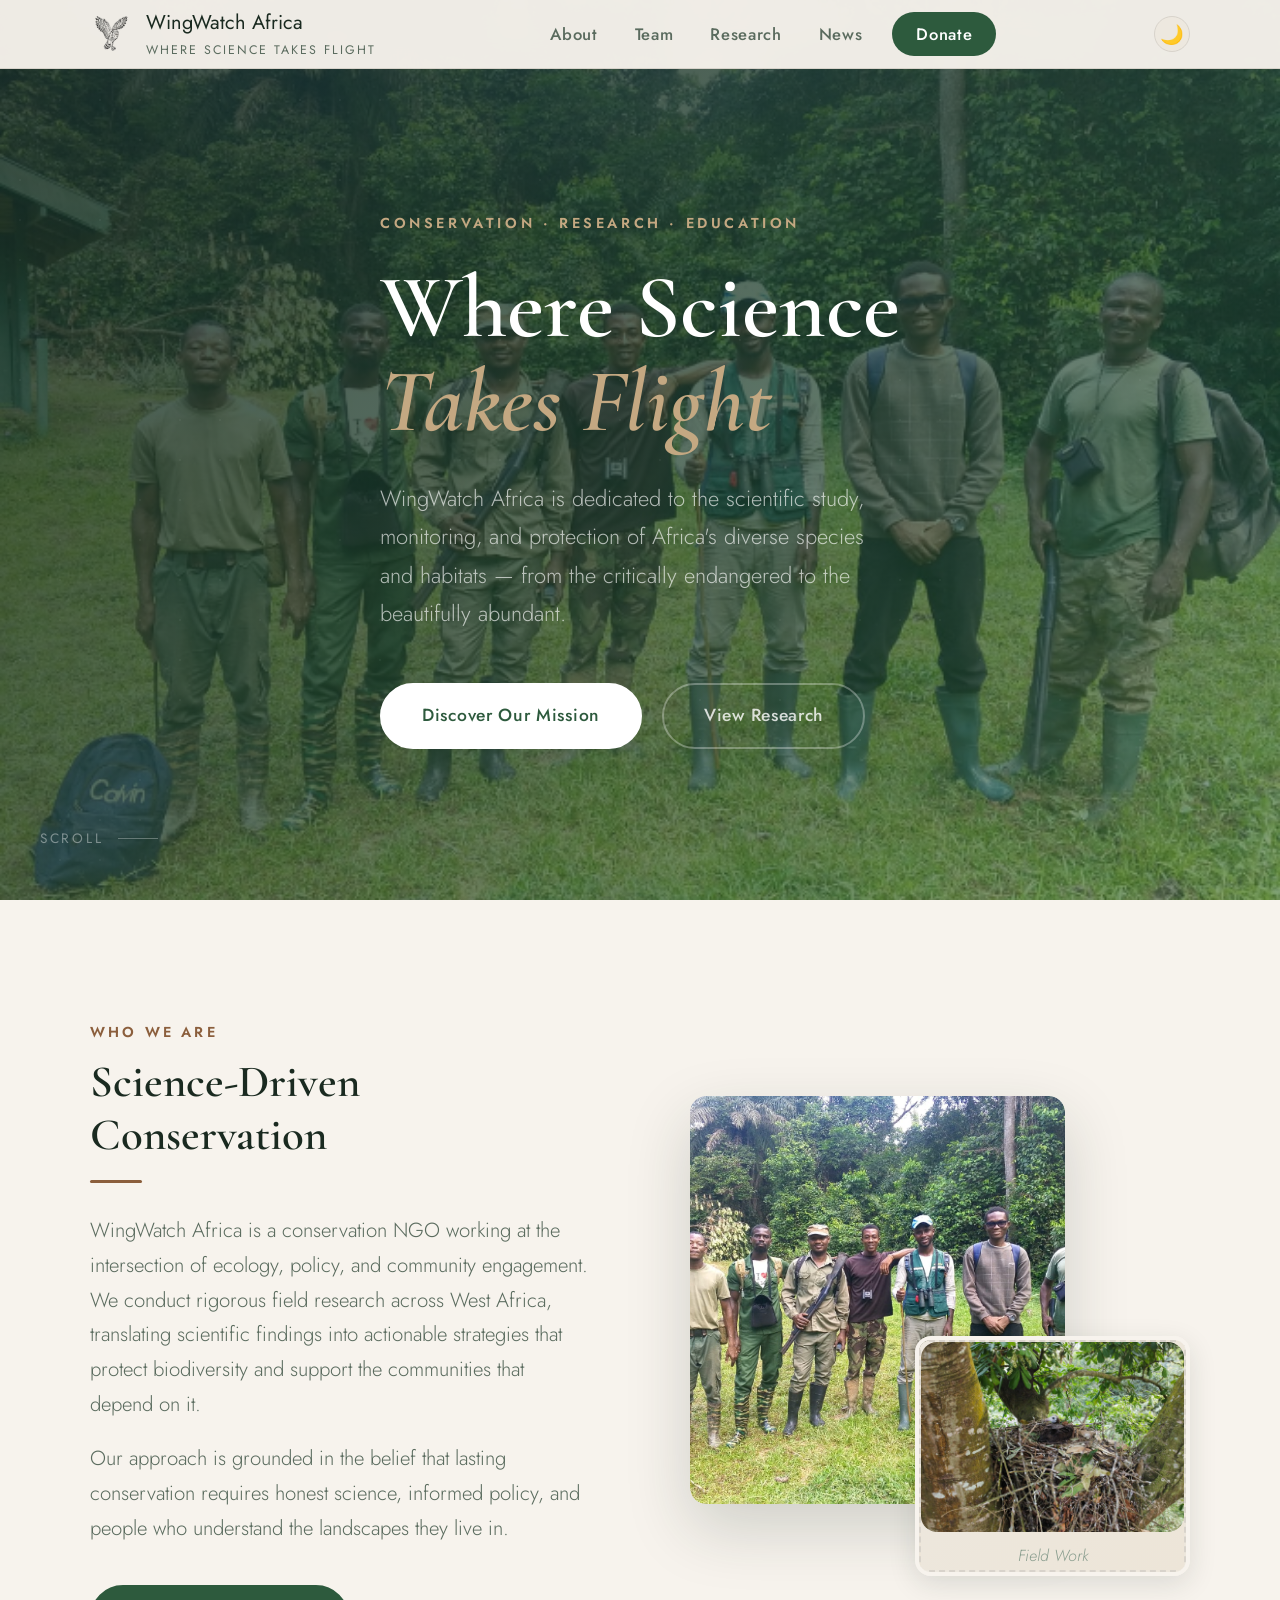
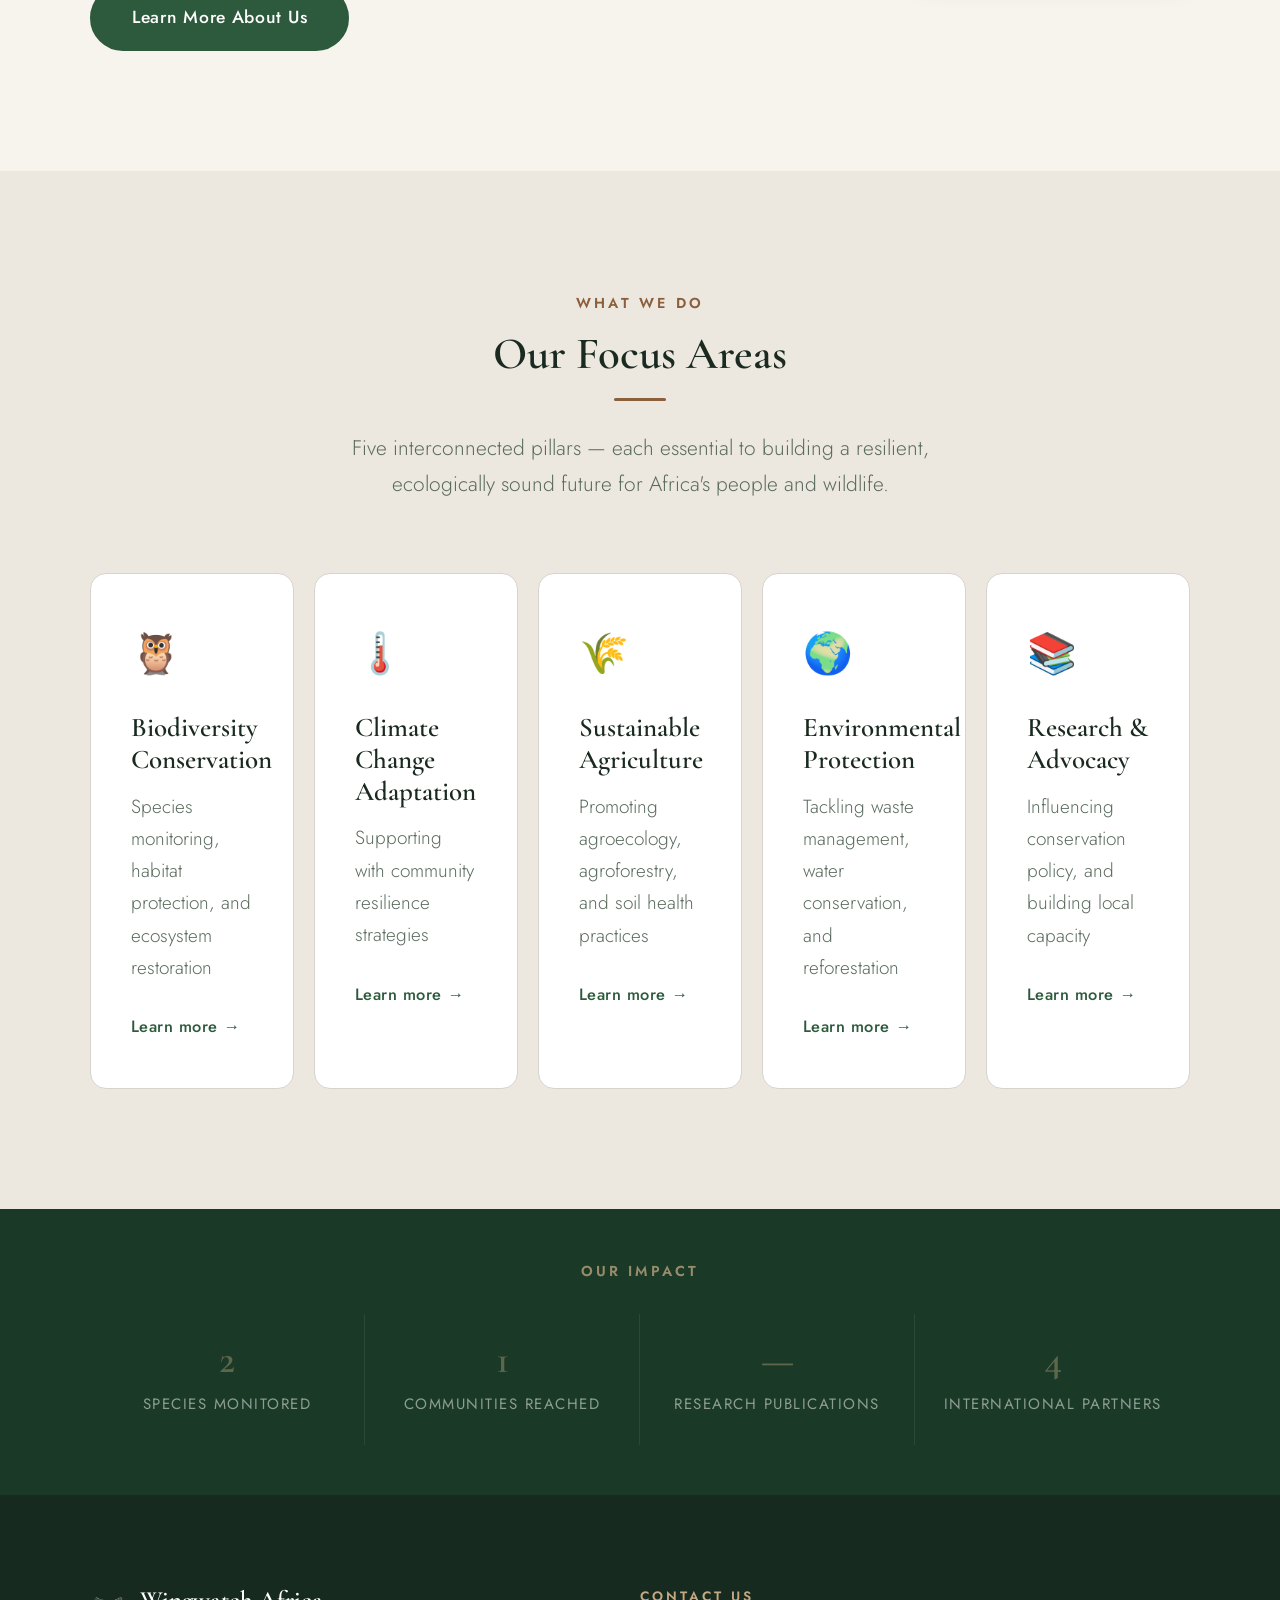
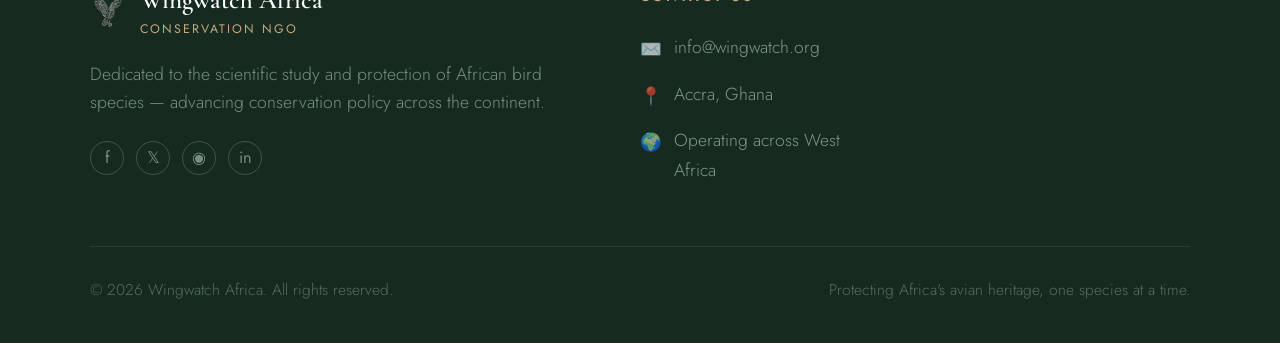
==== commit fc879932: "Latest" ====
--- a/index.html
+++ b/index.html
@@ -190,11 +190,11 @@
           <p class="stats-bar__heading">Our Impact</p>
           <div class="stats-bar__grid">
             <div class="stat-item reveal">
-              <span class="stat-item__number">—</span>
+              <span class="stat-item__number"> 2 </span>
               <span class="stat-item__label">Species Monitored</span>
             </div>
             <div class="stat-item reveal" style="transition-delay:0.1s">
-              <span class="stat-item__number">—</span>
+              <span class="stat-item__number"> 1</span>
               <span class="stat-item__label">Communities Reached</span>
             </div>
             <div class="stat-item reveal" style="transition-delay:0.2s">
@@ -202,7 +202,7 @@
               <span class="stat-item__label">Research Publications</span>
             </div>
             <div class="stat-item reveal" style="transition-delay:0.3s">
-              <span class="stat-item__number">—</span>
+              <span class="stat-item__number"> 4 </span>
               <span class="stat-item__label">International Partners</span>
             </div>
           </div>
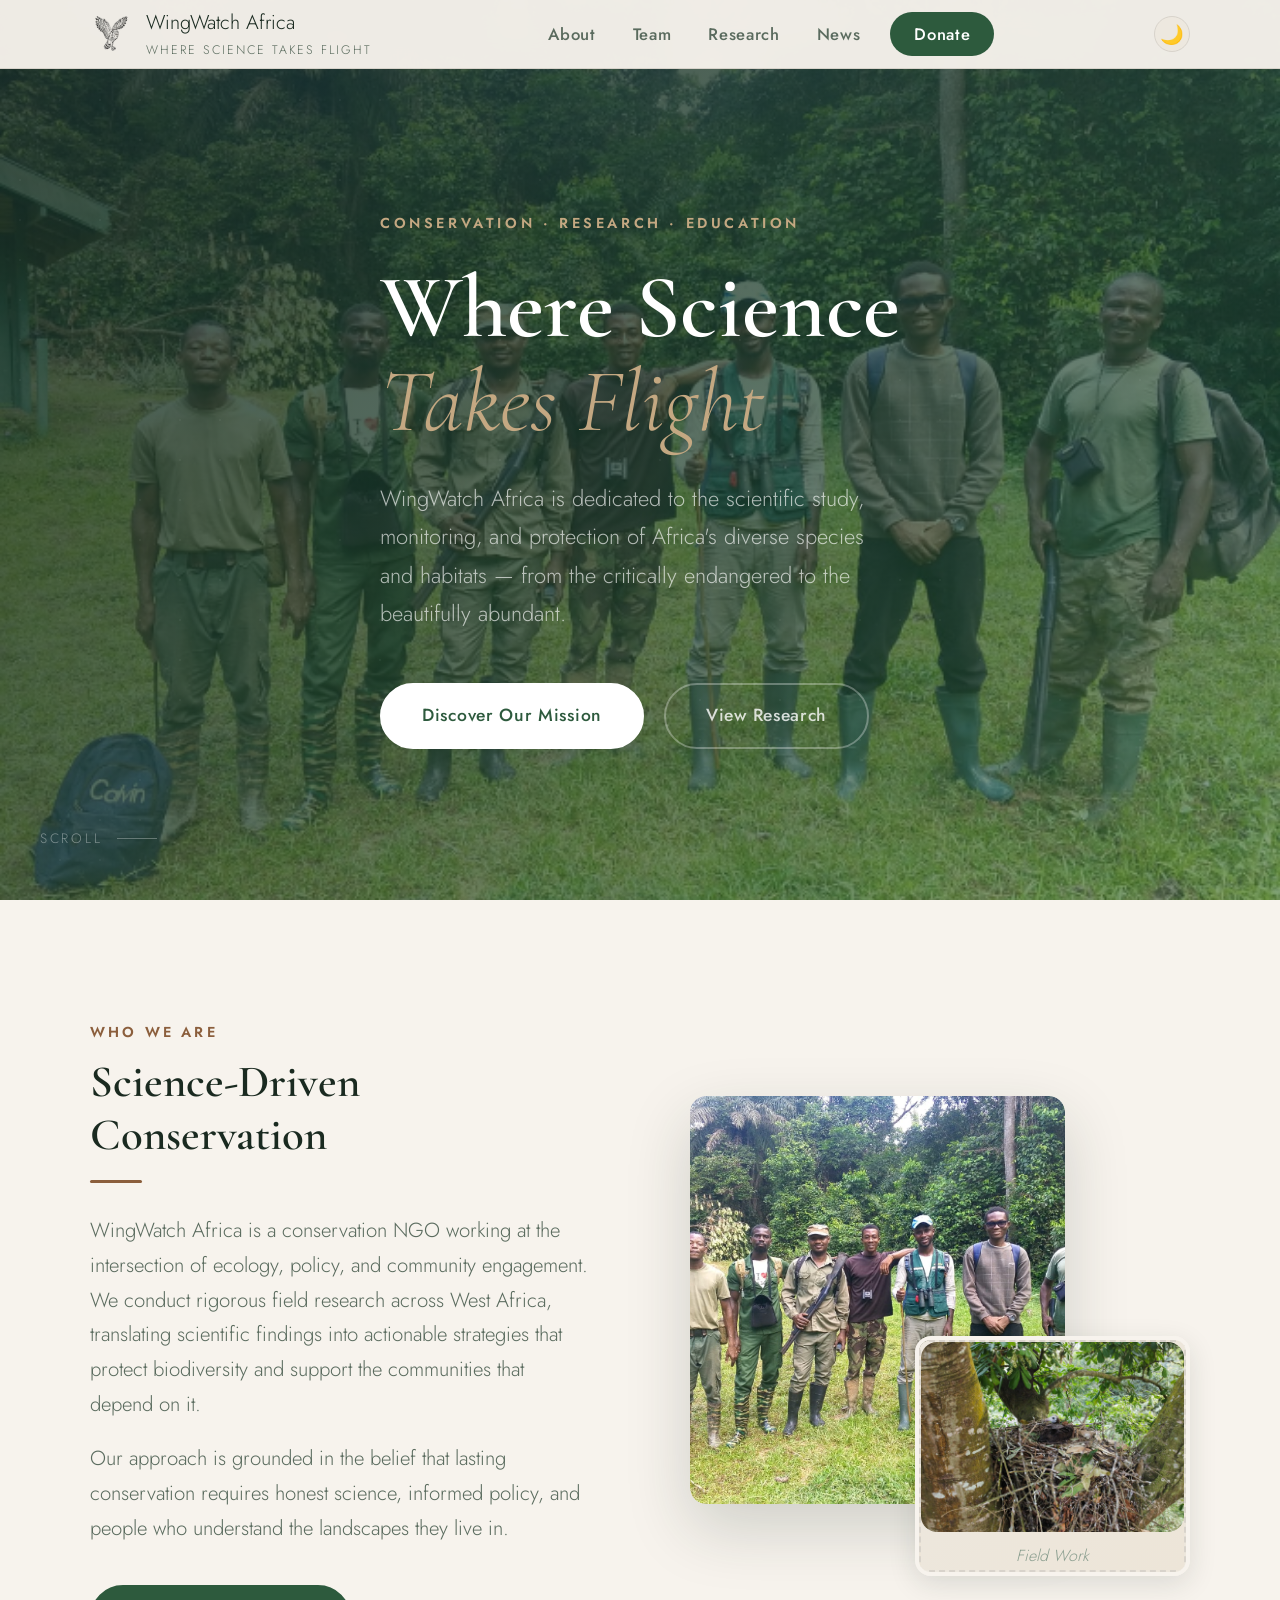
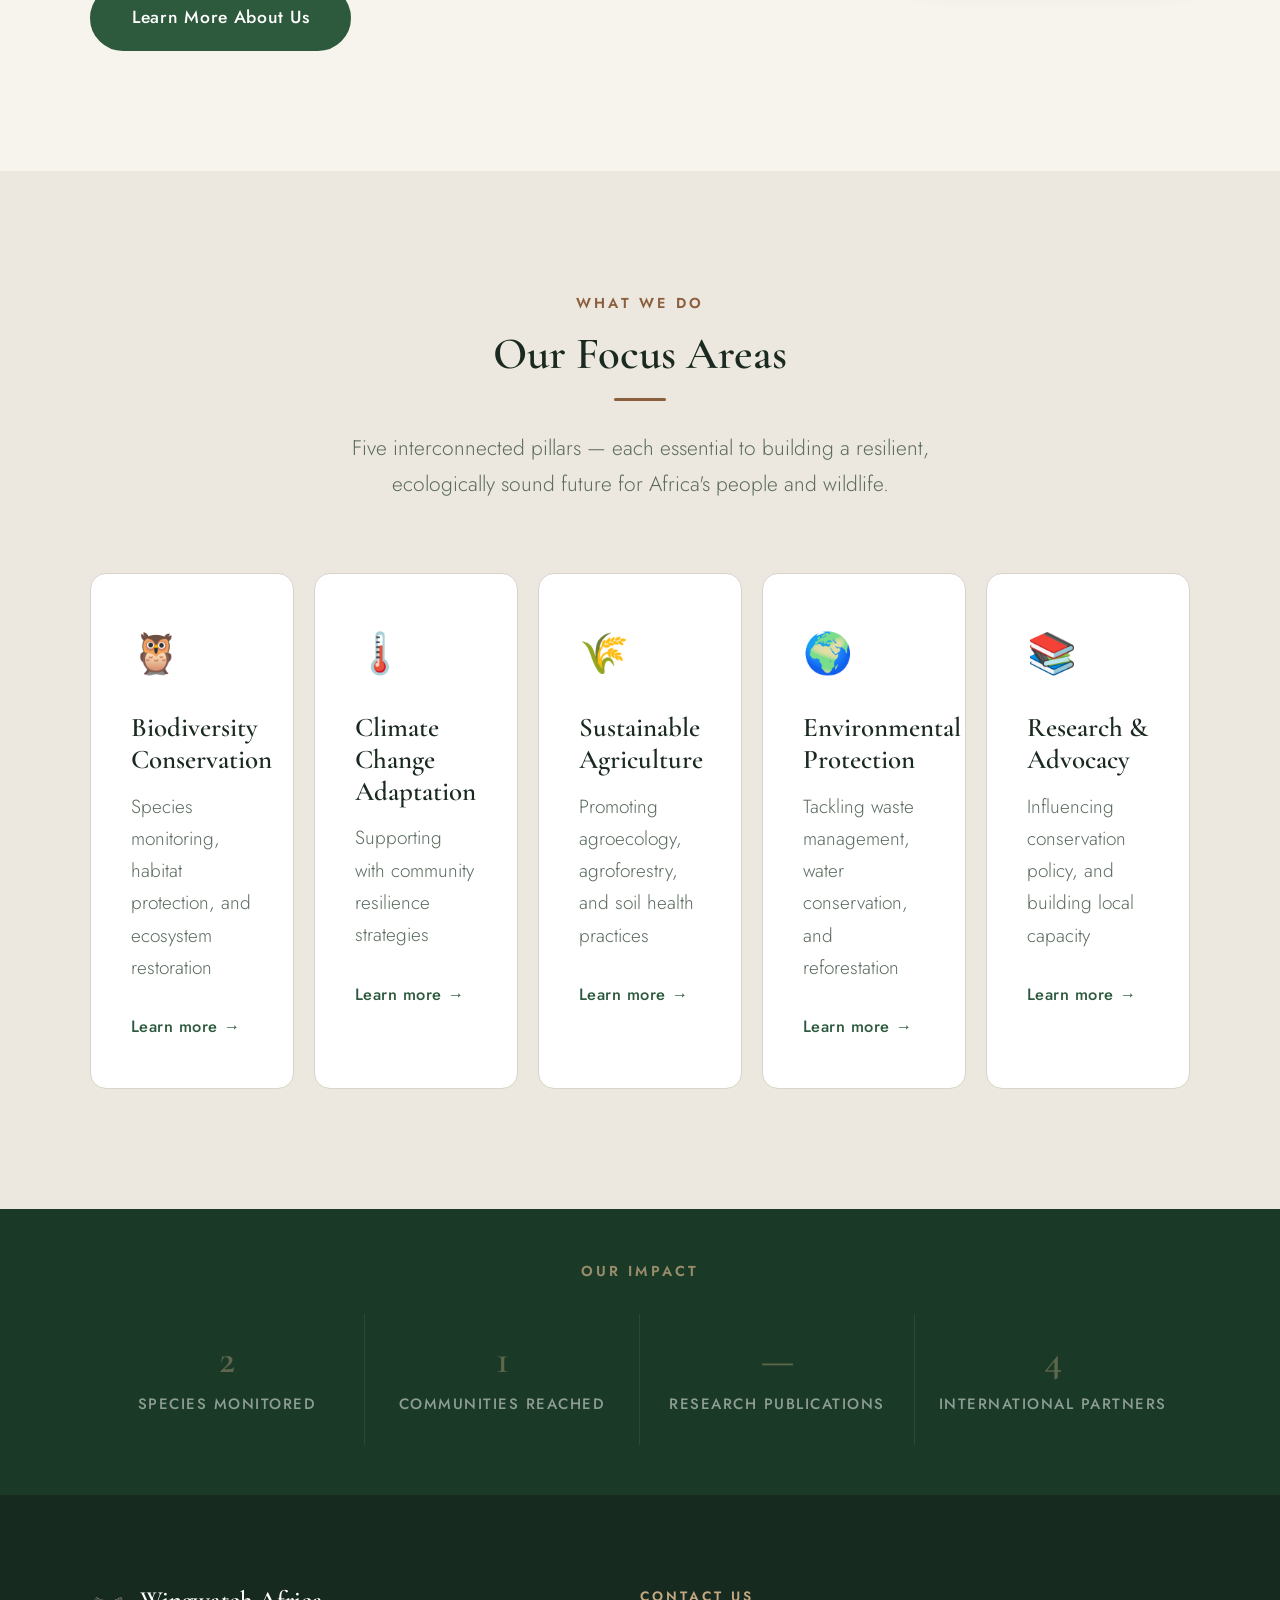
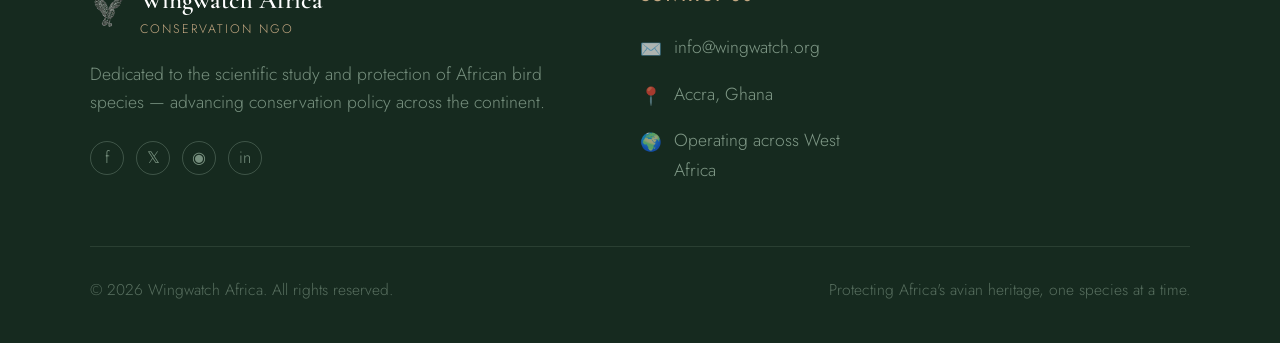
==== commit a0781043: "Change" ====
--- a/style.css
+++ b/style.css
@@ -2,8 +2,62 @@
    WINGWATCH AFRICA — Global Stylesheet
    Nature greens & earth tones | Cormorant Garamond + Jost
    ============================================================ */
-
-@import url('https://fonts.googleapis.com/css2?family=Cormorant+Garamond:ital,wght@0,300;0,400;0,600;0,700;1,300;1,400&family=Jost:wght@300;400;500;600&display=swap');
+   @font-face {
+     font-family: 'Cormorant Garamond';
+     src: url('../fonts/cormorant-garamond-v21-latin-300.woff2') format('woff2');
+     font-weight: 300;
+     font-style: normal;
+     font-display: block;
+   }
+   @font-face {
+     font-family: 'Cormorant Garamond';
+     src: url('../fonts/cormorant-garamond-v21-latin-300italic.woff2') format('woff2');
+     font-weight: 300;
+     font-style: italic;
+     font-display: block;
+   }
+   @font-face {
+     font-family: 'Cormorant Garamond';
+     src: url('../fonts/cormorant-garamond-v21-latin-600.woff2') format('woff2');
+     font-weight: 600;
+     font-style: normal;
+     font-display: block;
+   }
+   @font-face {
+     font-family: 'Cormorant Garamond';
+     src: url('../fonts/cormorant-garamond-v21-latin-600italic.woff2') format('woff2');
+     font-weight: 600;
+     font-style: italic;
+     font-display: block;
+   }
+   @font-face {
+     font-family: 'Cormorant Garamond';
+     src: url('../fonts/cormorant-garamond-v21-latin-700.woff2') format('woff2');
+     font-weight: 700;
+     font-style: normal;
+     font-display: block;
+   }
+   @font-face {
+     font-family: 'Jost';
+     src: url('../fonts/jost-v20-latin-300.woff2') format('woff2');
+     font-weight: 300;
+     font-style: normal;
+     font-display: block;
+   }
+   @font-face {
+     font-family: 'Jost';
+     src: url('../fonts/jost-v20-latin-500.woff2') format('woff2');
+     font-weight: 500;
+     font-style: normal;
+     font-display: block;
+   }
+   @font-face {
+     font-family: 'Jost';
+     src: url('../fonts/jost-v20-latin-600.woff2') format('woff2');
+     font-weight: 600;
+     font-style: normal;
+     font-display: block;
+   }
 
 :root {
   --primary:        #2d5a3d;
@@ -54,9 +108,10 @@
 }
 
 *, *::before, *::after { box-sizing: border-box; margin: 0; padding: 0; }
-html { scroll-behavior: smooth;  smooth; font-size: 20px;}
+html { scroll-behavior: smooth; font-size: 20px; }
 body {
   font-family: 'Jost', sans-serif;
+  font-weight: 300;
   background: var(--bg);
   color: var(--text);
   line-height: 1.7;
@@ -70,13 +125,15 @@
 /* Typography */
 h1,h2,h3,h4,h5 {
   font-family: 'Cormorant Garamond', serif;
+  font-weight: 600;
   line-height: 1.18;
   color: var(--text);
 }
-h1 { font-size: clamp(2.4rem,5vw,4.2rem); font-weight: 600; }
-h2 { font-size: clamp(1.8rem,3.5vw,2.9rem); font-weight: 600; }
-h3 { font-size: clamp(1.2rem,2.5vw,1.75rem); font-weight: 600; }
-h4 { font-size: 1.15rem; font-weight: 600; }
+h1 { font-size: clamp(2.4rem,5vw,4.2rem); }
+h2 { font-size: clamp(1.8rem,3.5vw,2.9rem); }
+h3 { font-size: clamp(1.2rem,2.5vw,1.75rem); }
+h4 { font-size: 1.15rem; }
+h5 { font-size: 1rem; }
 p  { color: var(--text-muted); font-weight: 300; font-size: 1.02rem; }
 
 /* Layout */
@@ -314,3 +371,108 @@
   .footer__grid { grid-template-columns: 1fr; }
   .footer__bottom { flex-direction: column; text-align: center; }
 }
+/* ── Target Groups ─────────────────────────────────────── */
+/* Add this to style.css so it works on both pages          */
+
+.target-groups { background: var(--bg); }
+
+.target-groups__grid {
+  display: grid;
+  grid-template-columns: 1fr 2fr;
+  gap: 5rem;
+  align-items: start;
+}
+
+/* Sticky header on desktop so it stays visible as you scroll the list */
+.target-groups__header {
+  position: sticky;
+  top: 90px;
+}
+
+.target-groups__header p {
+  margin-top: 0.5rem;
+}
+
+/* List */
+.target-groups__list {
+  display: flex;
+  flex-direction: column;
+  gap: 0;
+}
+
+/* Each item */
+.target-item {
+  display: grid;
+  grid-template-columns: 3.5rem 1fr;
+  gap: 1.5rem;
+  align-items: start;
+  padding: 2rem 0;
+  border-bottom: 1px solid var(--border);
+  transition: var(--transition);
+}
+
+.target-item:first-child {
+  border-top: 1px solid var(--border);
+}
+
+.target-item:hover {
+  padding-left: 0.5rem;
+}
+
+.target-item__number {
+  font-family: 'Cormorant Garamond', serif;
+  font-size: 2rem;
+  font-weight: 600;
+  color: var(--accent-light);
+  line-height: 1;
+  padding-top: 0.15rem;
+  flex-shrink: 0;
+  transition: var(--transition);
+}
+
+[data-theme="dark"] .target-item__number {
+  color: var(--primary-light);
+  opacity: 0.5;
+}
+
+.target-item:hover .target-item__number {
+  color: var(--accent);
+}
+
+.target-item__body h4 {
+  font-size: 1.05rem;
+  margin-bottom: 0.5rem;
+  transition: var(--transition);
+}
+
+.target-item:hover .target-item__body h4 {
+  color: var(--primary);
+}
+
+.target-item__body p {
+  font-size: 0.95rem;
+  line-height: 1.75;
+}
+
+/* ── Responsive ── */
+@media (max-width: 900px) {
+  .target-groups__grid {
+    grid-template-columns: 1fr;
+    gap: 2.5rem;
+  }
+
+  .target-groups__header {
+    position: static;
+  }
+}
+
+@media (max-width: 600px) {
+  .target-item {
+    grid-template-columns: 2.5rem 1fr;
+    gap: 1rem;
+  }
+
+  .target-item__number {
+    font-size: 1.5rem;
+  }
+}
--- a/home.css
+++ b/home.css
@@ -60,6 +60,7 @@
 
 .hero__title em {
   font-style: italic;
+  font-weight: 300;
   color: var(--accent-light);
 }
 
@@ -176,7 +177,7 @@
   letter-spacing: 0.1em;
   text-transform: uppercase;
   color: rgba(255,255,255,0.5);
-  font-weight: 400;
+  font-weight: 500;
 }
 
 /* ── Mission Intro ── */
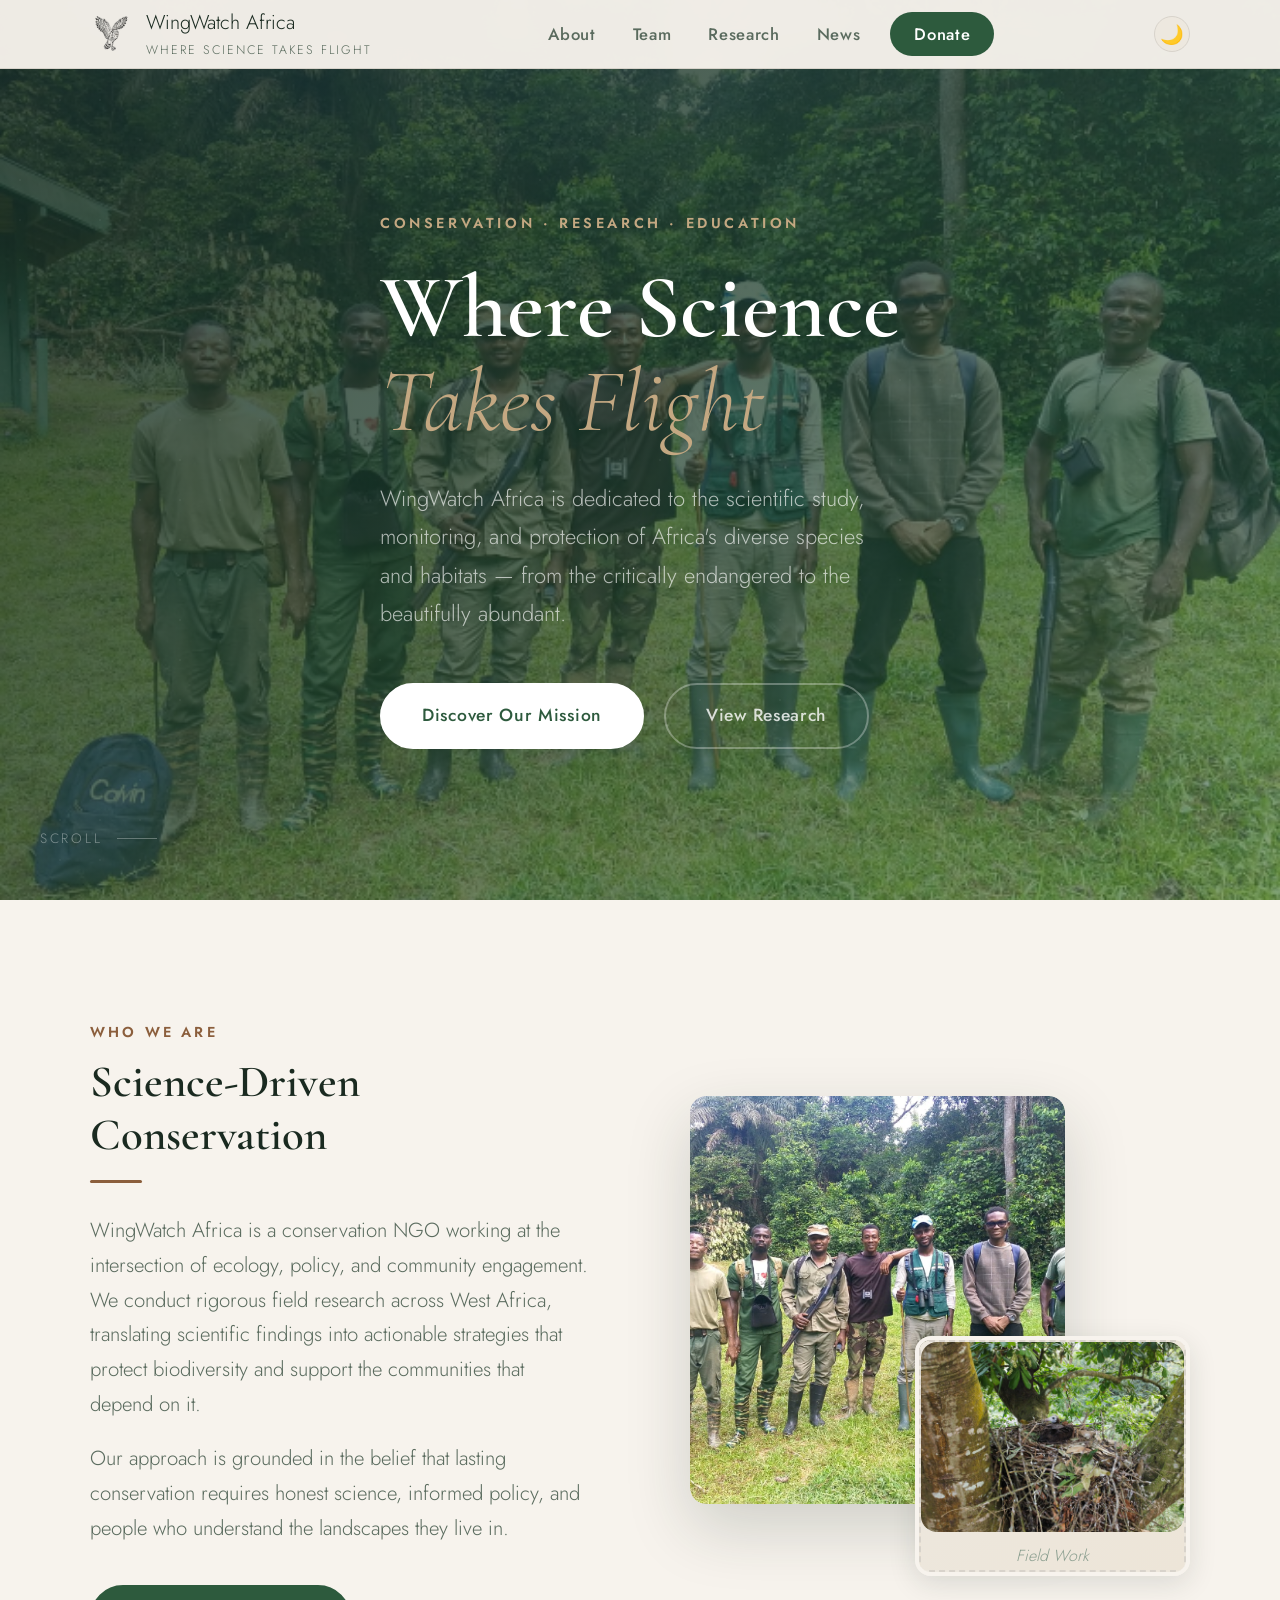
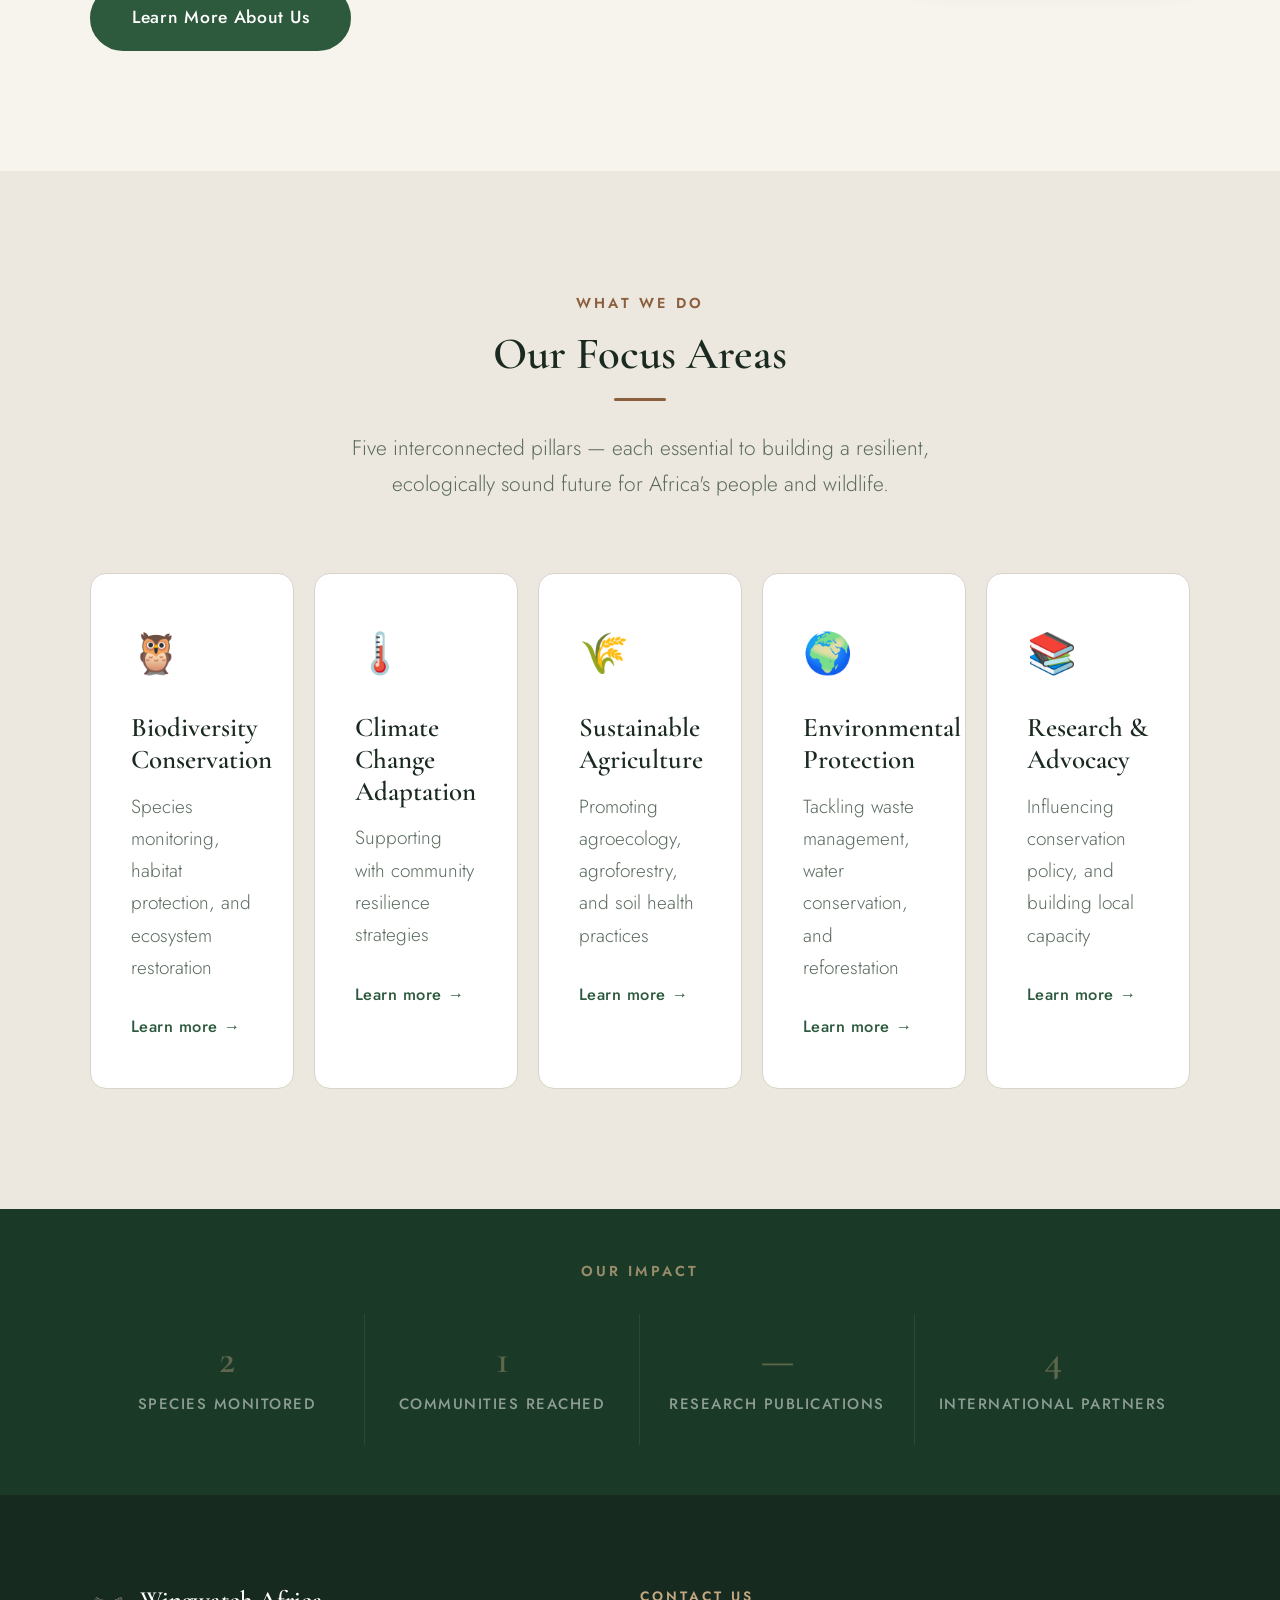
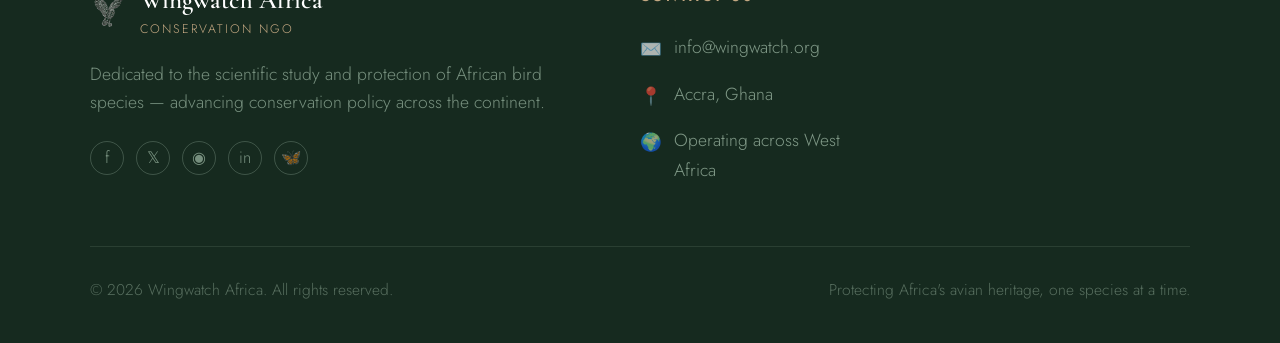
==== commit 80ce348e: "Socials" ====
--- a/index.html
+++ b/index.html
@@ -242,10 +242,11 @@
             advancing conservation policy across the continent.
           </p>
           <div class="footer__socials">
-            <a class="footer__social" href="#" aria-label="Facebook">f</a>
-            <a class="footer__social" href="#" aria-label="Twitter">𝕏</a>
+            <a class="footer__social" href="https://web.facebook.com/profile.php?id=61575583533810" aria-label="Facebook">f</a>
+            <a class="footer__social" href="https://x.com/wingwatchafrica" aria-label="Twitter">𝕏</a>
             <a class="footer__social" href="#" aria-label="Instagram">◉</a>
-            <a class="footer__social" href="#" aria-label="LinkedIn">in</a>
+            <a class="footer__social" href="https://www.linkedin.com/company/wingwatch-africa/about/?viewAsMember=true" aria-label="LinkedIn">in</a>
+            <a class="footer__social" href="https://bsky.app/profile/wingwatchafrica.bsky.social" aria-label="Bluesky">🦋</a>
           </div>
         </div>
 
